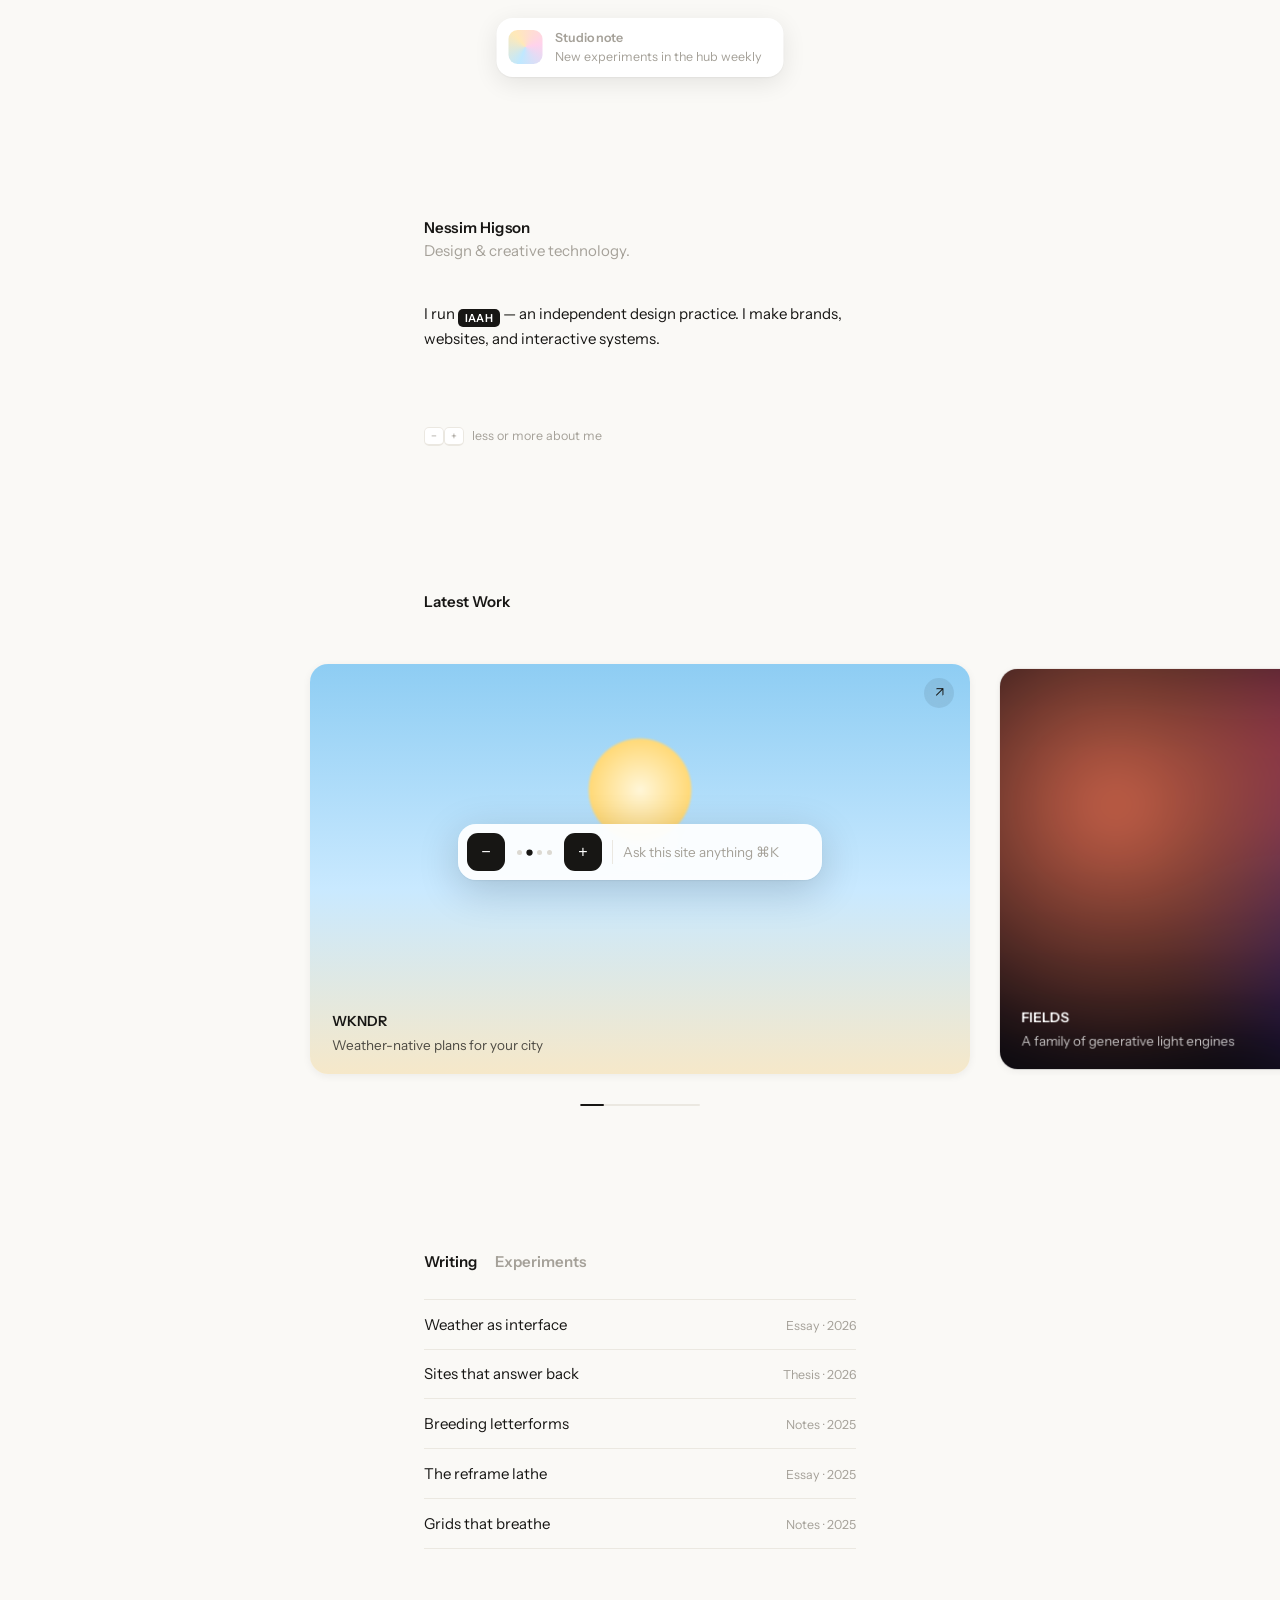
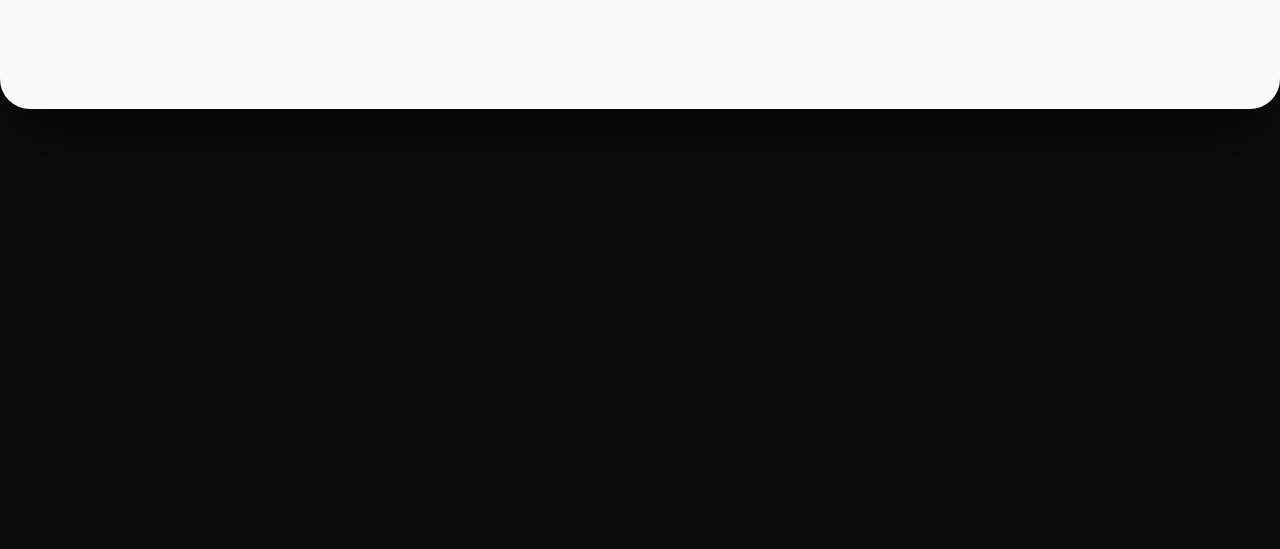
==== index.html @ 91d297df "Harden load choreography: non-rAF ready fallback for background tabs Co-Authored-By: Claude Fable 5 " ====
<!DOCTYPE html>
<html lang="en">
<head>
<meta charset="UTF-8">
<meta name="viewport" content="width=device-width, initial-scale=1.0">
<title>Nessim Higson — Design &amp; creative technology</title>
<meta name="description" content="Nessim Higson runs IAAH, an independent design practice making brands, websites, and interactive systems.">
<meta property="og:title" content="Nessim Higson">
<meta property="og:description" content="Design & creative technology. A quiet site that can say more.">
<link rel="icon" href="data:image/svg+xml,%3Csvg xmlns='http://www.w3.org/2000/svg' viewBox='0 0 100 100'%3E%3Crect width='100' height='100' rx='24' fill='%23171614'/%3E%3Ccircle cx='50' cy='50' r='14' fill='%23ffe66e'/%3E%3C/svg%3E">
<link rel="preconnect" href="https://fonts.googleapis.com">
<link rel="preconnect" href="https://fonts.gstatic.com" crossorigin>
<link href="https://fonts.googleapis.com/css2?family=Instrument+Sans:ital,wght@0,400..700;1,400..700&family=Newsreader:ital,opsz,wght@1,6..72,300..500&display=swap" rel="stylesheet">
<link rel="stylesheet" href="styles.css?v=2">
</head>
<body>

<a class="toast" id="toast" href="#" target="_blank" rel="noopener">
  <span class="av"></span>
  <span><b id="toast-title"></b><span id="toast-line"></span></span>
</a>

<main class="sheet">

  <section class="intro" id="intro">
    <h1 id="name" data-rise style="--d:.05s"></h1>
    <p class="role" id="role" data-rise style="--d:.12s"></p>
    <div class="bio" id="bio" data-rise style="--d:.22s" aria-live="polite"></div>
    <p class="dial-hint" data-rise style="--d:.32s">
      <span class="keys"><kbd id="lessK" title="Less">−</kbd><kbd id="moreK" title="More">+</kbd></span>
      <span>less or more about me</span>
    </p>
  </section>

  <h2 class="label" id="work" data-rise>Latest Work</h2>
  <div class="works-wrap">
    <div class="works" id="works" aria-label="Latest work carousel"></div>
    <div class="progress" aria-hidden="true"><i id="progress-bar"></i></div>
  </div>

  <div class="tabs" id="tabs" data-rise>
    <button class="on" data-tab="writing">Writing</button>
    <button data-tab="experiments">Experiments</button>
  </div>
  <div class="list" id="list"></div>

</main>

<footer class="footer">
  <div class="footer-inner" id="footer-inner">
    <div class="big" id="big"></div>
    <div class="cols">
      <span><a id="email" href="#"></a></span>
      <span class="mut" id="clock">—</span>
      <span class="mut" id="buildtag"></span>
    </div>
  </div>
</footer>

<div class="dock" role="group" aria-label="Site controls">
  <button id="less" title="Less about me" aria-label="Less about me">−</button>
  <div class="dots" id="dots" aria-hidden="true"><i></i><i class="on"></i><i></i><i></i></div>
  <button id="more" title="More about me" aria-label="More about me">+</button>
  <div class="sep"></div>
  <div class="ask" id="askWrap">
    <input id="ask" type="text" placeholder="Ask this site anything ⌘K" autocomplete="off" aria-label="Ask this site anything">
  </div>
</div>
<div class="answer" id="answer" role="status"></div>

<script src="content.js?v=2"></script>
<script src="app.js?v=3"></script>
</body>
</html>
---- styles.css ----
/* =====================================================
   MINIMAL — build 002
   Quiet column × the dial × ask. Motion system throughout.
   ===================================================== */

:root{
  --bg:#faf9f6;
  --ink:#171614;
  --mut:#a5a199;
  --line:#ebe8e1;
  --marker:#ffe66e;
  --footer-bg:#0e0d0b;
  --footer-ink:#f4f1ea;
  --col:30rem;
  --footer-h:440px;
  --ease:cubic-bezier(.22,.9,.24,1);
  --spring:cubic-bezier(.34,1.4,.4,1);
  --dur:.55s;
}

*{margin:0;padding:0;box-sizing:border-box}
html{scroll-behavior:smooth}
body{
  font-family:'Instrument Sans',ui-sans-serif,sans-serif;
  font-size:15px;line-height:1.55;
  color:var(--ink);
  background:var(--footer-bg);
  padding-bottom:var(--footer-h);
  -webkit-font-smoothing:antialiased;
  text-rendering:optimizeLegibility;
}
a{color:inherit}
::selection{background:var(--marker)}
:focus-visible{outline:2px solid var(--ink);outline-offset:3px;border-radius:4px}

/* =============== load choreography =============== */
[data-rise]{
  opacity:0;transform:translateY(14px);
  transition:opacity .8s var(--ease),transform .8s var(--ease);
  transition-delay:var(--d,0s);
}
html.ready [data-rise]{opacity:1;transform:none}

/* =============== sheet over fixed footer =============== */
.sheet{
  position:relative;z-index:2;
  background:var(--bg);
  border-radius:0 0 30px 30px;
  box-shadow:0 34px 70px rgba(0,0,0,.5);
  padding-bottom:10rem;
}

/* =============== toast =============== */
.toast{
  position:fixed;top:18px;left:50%;z-index:50;
  transform:translate(-50%,-150%);
  display:flex;align-items:center;gap:12px;
  background:#fff;border-radius:16px;
  padding:10px 22px 10px 12px;
  box-shadow:0 6px 24px rgba(0,0,0,.09),0 1px 2px rgba(0,0,0,.05);
  text-decoration:none;white-space:nowrap;
  transition:transform .9s var(--spring),opacity .5s var(--ease);
}
.toast.in{transform:translate(-50%,0)}
.toast.gone{opacity:0;pointer-events:none;transform:translate(-50%,-150%);transition:transform .5s var(--ease),opacity .3s}
.toast .av{width:34px;height:34px;border-radius:9px;flex:none;
  background:conic-gradient(from 200deg,#bfe8ff,#ffe9b8,#ffd2ec,#bfe8ff)}
.toast b{display:block;font-size:12.5px;font-weight:600}
.toast span{display:block;font-size:12.5px;color:var(--mut)}
.toast:hover .av{filter:saturate(1.4)}

/* =============== intro / dial =============== */
.intro{max-width:var(--col);margin:0 auto;padding:24vh 24px 0}
.intro h1{font-size:15px;font-weight:600;letter-spacing:.01em}
.intro .role{color:var(--mut)}
.bio{margin-top:2.6em}
.bio p{margin:0}
.bio p.gap{margin-top:1.4em}

/* growing tokens */
.w{
  font-size:15px;opacity:1;filter:blur(0);
  transition:font-size .5s var(--ease),opacity .45s var(--ease),filter .45s var(--ease);
  transition-delay:var(--i,0s);
}
.w.hid{font-size:0px;opacity:0;filter:blur(6px)}
.w.hl{background:linear-gradient(transparent 45%,var(--marker) 45%,var(--marker) 92%,transparent 92%)}

/* paragraph gap collapses when its content is hidden */
.bio p.gap.empty{margin-top:0}

/* inline chips */
.chip{
  display:inline-block;vertical-align:-3px;
  height:18px;line-height:18px;
  border-radius:5px;padding:0 7px;
  font-size:11px;font-weight:600;letter-spacing:.02em;
  color:#fff;text-decoration:none;
  transition:font-size .5s var(--ease),opacity .45s,filter .45s,
             height .5s var(--ease),padding .5s var(--ease),transform .18s var(--ease);
}
.chip:hover{transform:translateY(-1.5px)}
.w.hid .chip{font-size:0;height:0;padding:0;opacity:0}
.chip.iaah{background:#171614}
.chip.wkndr{background:linear-gradient(120deg,#4f9fe8,#8fd0ff)}
.chip.fields{background:linear-gradient(120deg,#ff7a59,#e83d8f,#7b3df0)}
.chip.arena{background:#111;color:var(--marker)}

/* dial hint */
.dial-hint{
  margin-top:2.4em;font-size:12.5px;color:var(--mut);
  display:flex;align-items:center;gap:8px;user-select:none;
}
.dial-hint kbd{
  font-family:inherit;font-size:11px;cursor:pointer;
  border:1px solid var(--line);border-bottom-width:2px;
  border-radius:5px;padding:1px 6px;background:#fff;
  transition:transform .12s var(--ease),background .2s;
}
.dial-hint kbd:hover{background:var(--marker);border-color:transparent}
.dial-hint kbd:active{transform:translateY(1px)}

/* =============== section labels =============== */
.label{
  max-width:var(--col);margin:9rem auto 0;padding:0 24px;
  font-size:15px;font-weight:600;
}

/* =============== work carousel =============== */
.works-wrap{position:relative}
.works{
  margin-top:2.2rem;
  display:flex;gap:22px;align-items:center;
  overflow-x:auto;scroll-snap-type:x mandatory;
  padding:16px calc(50vw - min(46vw,330px)) 26px;
  scrollbar-width:none;cursor:grab;
}
.works::-webkit-scrollbar{display:none}
.works.drag{cursor:grabbing;scroll-snap-type:none}
.card{
  position:relative;flex:0 0 auto;
  width:min(92vw,660px);height:min(58vw,410px);
  border-radius:18px;overflow:hidden;
  scroll-snap-align:center;
  color:#fff;text-decoration:none;
  box-shadow:0 2px 8px rgba(0,0,0,.06);
  transform:scale(var(--s,1));
  transition:box-shadow .5s var(--ease);
  will-change:transform;
}
.card:hover{box-shadow:0 20px 48px rgba(0,0,0,.16)}
.card.dark-text{color:var(--ink)}
.card.pulse{animation:pulse 1.2s ease 2}
@keyframes pulse{0%,100%{box-shadow:0 0 0 0 rgba(23,22,20,0)}40%{box-shadow:0 0 0 7px rgba(23,22,20,.25)}}
.card .meta{position:absolute;left:22px;bottom:18px;z-index:2}
.card .meta b{display:block;font-size:14px;font-weight:600}
.card .meta span{font-size:13.5px;opacity:.75}
.card .arrow{
  position:absolute;top:14px;right:16px;z-index:2;
  width:30px;height:30px;border-radius:50%;
  display:grid;place-items:center;font-size:14px;
  background:rgba(255,255,255,.14);backdrop-filter:blur(6px);
  transition:transform .3s var(--spring),background .3s;
}
.card.dark-text .arrow{background:rgba(0,0,0,.08)}
.card:hover .arrow{transform:translate(2px,-2px)}
.card .fill{position:absolute;inset:0;transform:scale(1.001);transition:transform 1.1s var(--ease)}
.card:hover .fill{transform:scale(1.045)}

/* progress line */
.progress{
  width:120px;height:2px;margin:4px auto 0;
  background:var(--line);border-radius:2px;overflow:hidden;
}
.progress i{display:block;height:100%;width:20%;background:var(--ink);border-radius:2px;
  transform:translateX(var(--x,0));transition:transform .15s linear}

/* card art — pure CSS */
.art-wkndr{background:linear-gradient(180deg,#8ecdf3 0%,#c9e9ff 55%,#f6e8c9 100%)}
.art-wkndr::after{content:'';position:absolute;width:120px;height:120px;border-radius:50%;
  background:radial-gradient(circle,#fff6d8 0%,#ffd977 60%,transparent 61%);
  top:16%;left:50%;transform:translateX(-50%);filter:blur(1px)}
.art-fields{background:#0b0a10}
.art-fields::before{content:'';position:absolute;inset:-30%;
  background:
    radial-gradient(40% 60% at 30% 40%,rgba(255,122,89,.8),transparent 70%),
    radial-gradient(50% 50% at 70% 60%,rgba(123,61,240,.7),transparent 70%),
    radial-gradient(30% 40% at 55% 30%,rgba(232,61,143,.6),transparent 70%);
  filter:blur(30px)}
.art-arena{background:#0c0c0c;display:grid;place-items:center}
.art-arena i{width:150px;height:150px;border-radius:50%;border:2px solid var(--marker);position:relative;display:block}
.art-arena i::before,.art-arena i::after{content:'';position:absolute;inset:18px;border-radius:50%;border:2px solid var(--marker)}
.art-arena i::after{inset:38px}
.art-fovea{background:radial-gradient(circle at 50% 45%,#3d3a4f 0%,#191722 45%,#0b0a10 100%)}
.art-fovea::after{content:'';position:absolute;inset:0;
  background:radial-gradient(circle at 50% 45%,transparent 28%,rgba(255,255,255,.06) 29%,transparent 31%,transparent 38%,rgba(255,255,255,.05) 39%,transparent 41%,transparent 50%,rgba(255,255,255,.04) 51%,transparent 53%)}
.art-coltrane{background:#f4f2ec;
  background-image:radial-gradient(circle,#c9c5ba 1.4px,transparent 1.5px);
  background-size:26px 26px}

/* =============== writing / experiments =============== */
.tabs{
  max-width:var(--col);margin:9rem auto 0;padding:0 24px;
  display:flex;gap:18px;font-size:15px;
}
.tabs button{
  font:inherit;font-weight:600;border:0;background:none;cursor:pointer;
  color:var(--mut);padding:0;transition:color .3s;
}
.tabs button.on{color:var(--ink)}
.list{max-width:var(--col);margin:1.6rem auto 0;padding:0 24px}
.row{
  display:flex;justify-content:space-between;align-items:baseline;gap:16px;
  padding:.85em 0;border-bottom:1px solid var(--line);
  text-decoration:none;
  opacity:0;transform:translateY(10px);
  transition:opacity .6s var(--ease),transform .6s var(--ease);
  transition-delay:var(--d,0s);
}
.row.in{opacity:1;transform:none}
.row:first-child{border-top:1px solid var(--line)}
.row b{font-weight:400}
.row:hover b{text-decoration:underline;text-underline-offset:3px}
.row span{font-size:12.5px;color:var(--mut);white-space:nowrap}

/* =============== footer (revealed) =============== */
.footer{
  position:fixed;left:0;right:0;bottom:0;z-index:1;
  height:var(--footer-h);
  background:var(--footer-bg);color:var(--footer-ink);
  overflow:hidden;
}
.footer-inner{
  height:100%;
  display:flex;flex-direction:column;justify-content:space-between;
  padding:56px 8vw 110px;
  will-change:transform;
}
.footer .big{
  font-size:clamp(44px,8vw,110px);
  font-weight:600;letter-spacing:-.03em;line-height:.95;
}
.footer .big em{font-family:'Newsreader',serif;font-style:italic;font-weight:400}
.footer .cols{display:flex;justify-content:space-between;align-items:flex-end;gap:24px;font-size:13px;flex-wrap:wrap}
.footer .cols a{color:var(--footer-ink);text-decoration:none;border-bottom:1px solid rgba(244,241,234,.3);transition:border-color .25s}
.footer .cols a:hover{border-color:var(--footer-ink)}
.footer .mut{color:rgba(244,241,234,.45)}

/* =============== dock =============== */
.dock{
  position:fixed;left:50%;bottom:20px;z-index:60;
  transform:translateX(-50%) translateY(var(--dy,0));
  display:flex;align-items:center;gap:10px;
  background:rgba(255,255,255,.92);backdrop-filter:blur(16px);
  border-radius:18px;padding:9px;
  box-shadow:0 10px 40px rgba(0,0,0,.18),0 1px 2px rgba(0,0,0,.06);
  transition:transform .8s var(--spring);
}
html:not(.ready) .dock{--dy:120px}
.dock button{
  width:38px;height:38px;border-radius:11px;border:0;cursor:pointer;
  background:#171614;color:#fff;font-size:16px;line-height:1;
  display:grid;place-items:center;
  transition:transform .15s var(--ease),opacity .25s;
}
.dock button:active{transform:scale(.9)}
.dock button:disabled{opacity:.25;cursor:default}
.dots{display:flex;gap:5px;padding:0 2px}
.dots i{width:5px;height:5px;border-radius:50%;background:#dcd9d2;transition:background .3s,transform .3s var(--spring)}
.dots i.on{background:#171614;transform:scale(1.25)}
.dock .sep{width:1px;height:24px;background:var(--line)}
.ask{width:190px;transition:width .4s var(--ease)}
.ask input{
  width:100%;height:38px;border:0;outline:0;background:transparent;
  font:inherit;font-size:13.5px;color:var(--ink);
}
.ask input::placeholder{color:var(--mut);transition:opacity .3s}
.ask input.swap::placeholder{opacity:0}
.ask.wide{width:330px}

/* answer strip */
.answer{
  position:fixed;left:50%;bottom:90px;z-index:59;
  transform:translate(-50%,14px) scale(.97);
  max-width:min(520px,88vw);width:max-content;
  background:#171614;color:var(--footer-ink);
  font-family:'Newsreader',serif;font-style:italic;font-size:16px;
  padding:12px 20px;border-radius:14px;
  opacity:0;pointer-events:none;
  transition:opacity .4s var(--ease),transform .5s var(--spring);
  box-shadow:0 10px 40px rgba(0,0,0,.25);
}
.answer.in{opacity:1;transform:translate(-50%,0) scale(1)}
.answer .caret{display:inline-block;width:1px;height:.9em;background:var(--footer-ink);
  vertical-align:-1px;margin-left:1px;animation:blink 1s steps(1) infinite}
@keyframes blink{50%{opacity:0}}

/* =============== responsive + a11y =============== */
@media (max-width:640px){
  .ask{width:120px}
  .ask.wide{width:190px}
  .footer-inner{padding-inline:24px}
  .toast{max-width:92vw;white-space:normal}
}
@media (prefers-reduced-motion:reduce){
  *,*::before,*::after{transition-duration:.01ms!important;animation-duration:.01ms!important}
  html{scroll-behavior:auto}
}
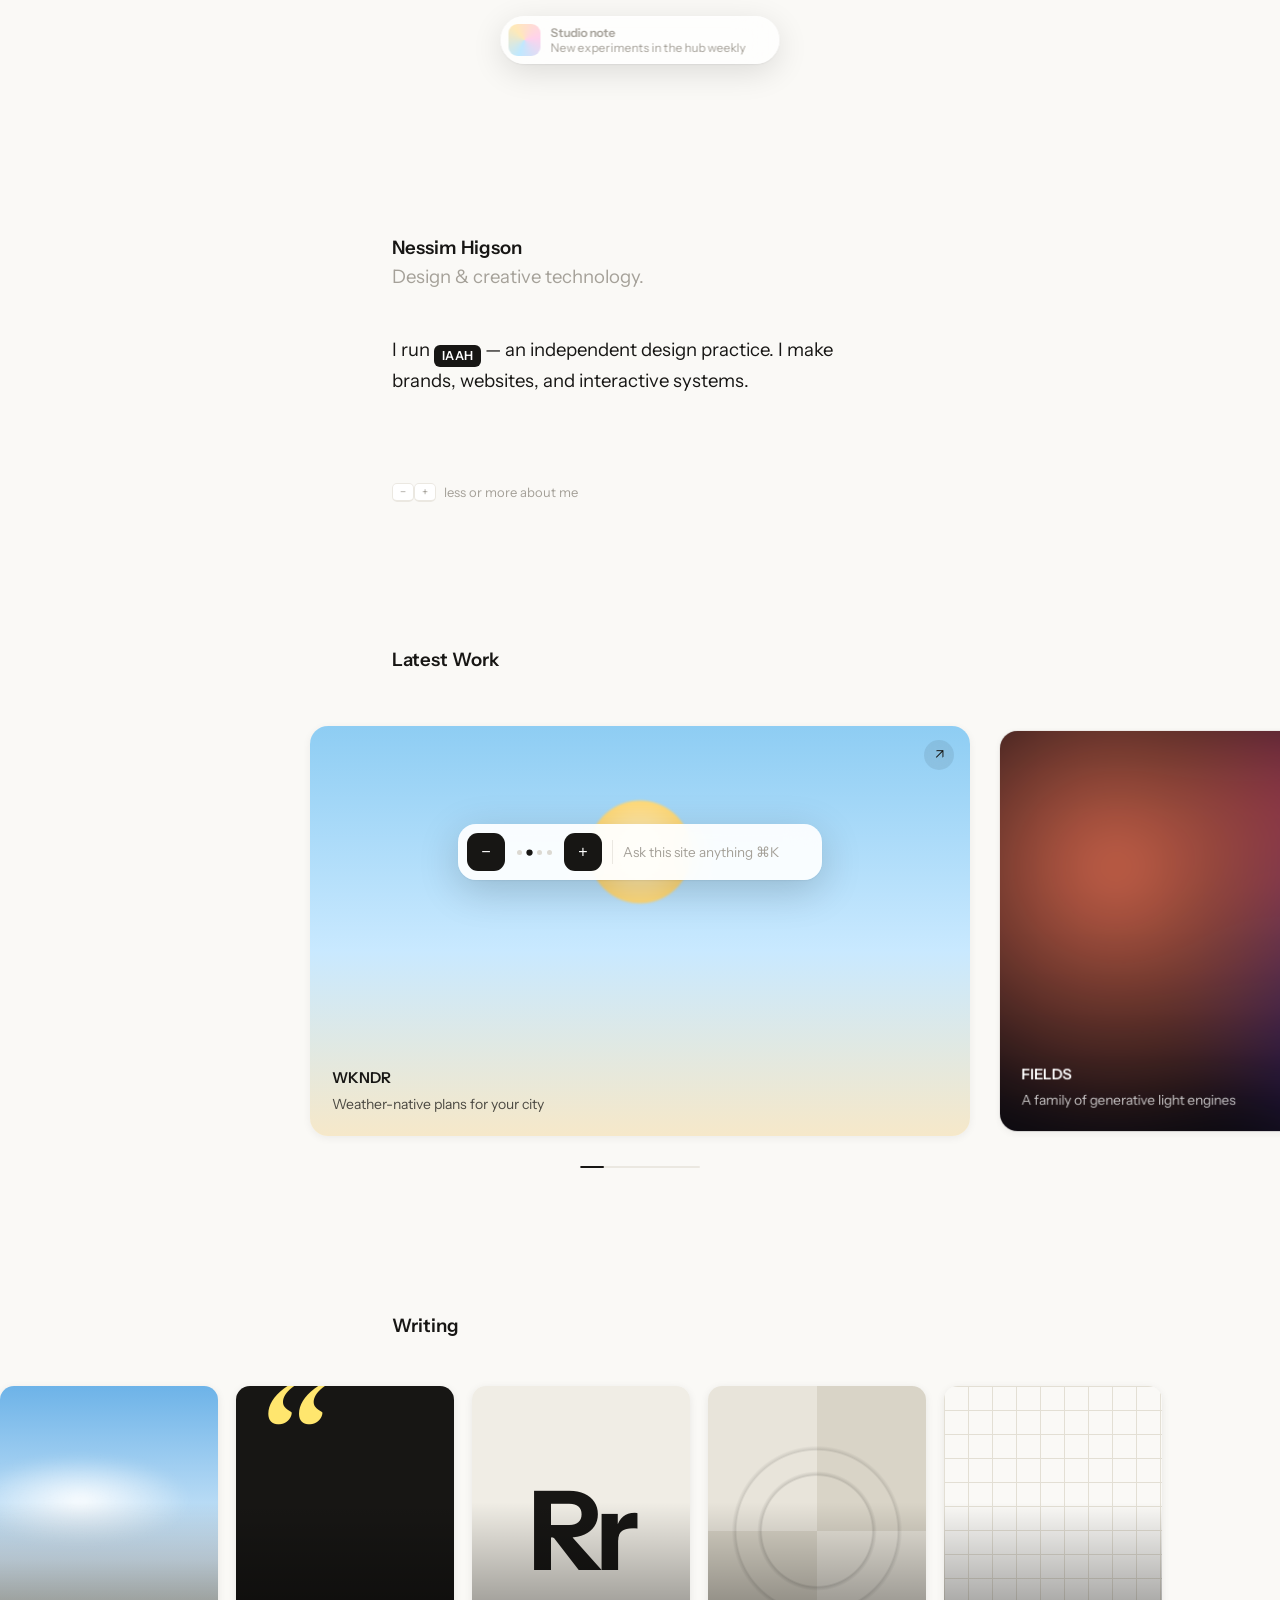
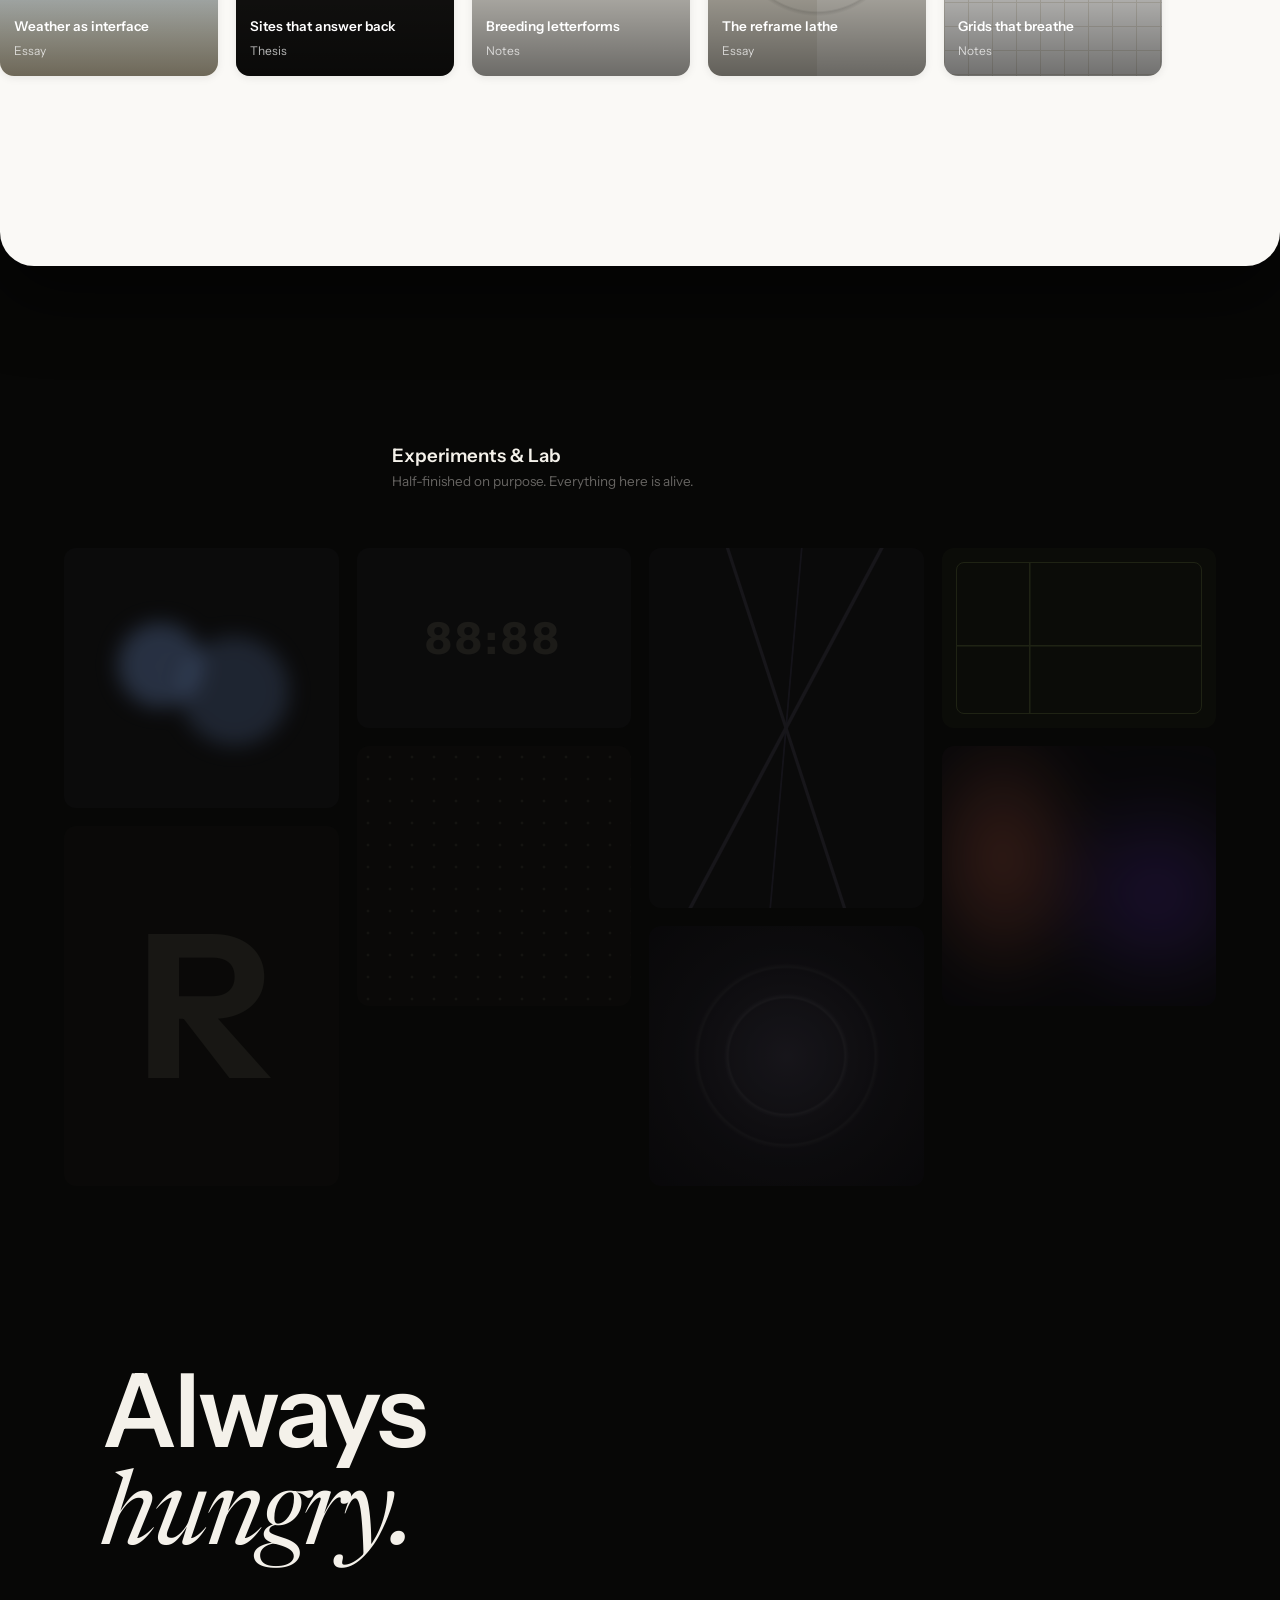
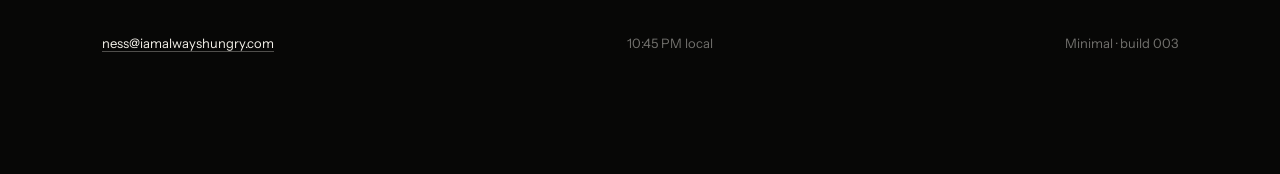
==== commit e4ca73bc: "Build 003 — larger type, island nav, Writing shelf, Lab under-world - Type scale up to clamp(17-20px" ====
--- a/index.html
+++ b/index.html
@@ -11,22 +11,28 @@
 <link rel="preconnect" href="https://fonts.googleapis.com">
 <link rel="preconnect" href="https://fonts.gstatic.com" crossorigin>
 <link href="https://fonts.googleapis.com/css2?family=Instrument+Sans:ital,wght@0,400..700;1,400..700&family=Newsreader:ital,opsz,wght@1,6..72,300..500&display=swap" rel="stylesheet">
-<link rel="stylesheet" href="styles.css?v=2">
+<link rel="stylesheet" href="styles.css?v=5">
 </head>
 <body>
 
-<a class="toast" id="toast" href="#" target="_blank" rel="noopener">
-  <span class="av"></span>
-  <span><b id="toast-title"></b><span id="toast-line"></span></span>
-</a>
+<!-- island nav — arrives as the studio note, folds into the nav -->
+<nav class="island mode-note" id="island" aria-label="Site">
+  <a class="layer note" id="note" href="#" target="_blank" rel="noopener">
+    <span class="av"></span>
+    <span><b id="note-title"></b><span id="note-line"></span></span>
+  </a>
+  <div class="layer nav" id="nav">
+    <span class="thumb" id="thumb" aria-hidden="true"></span>
+  </div>
+</nav>
 
 <main class="sheet">
 
   <section class="intro" id="intro">
     <h1 id="name" data-rise style="--d:.05s"></h1>
     <p class="role" id="role" data-rise style="--d:.12s"></p>
-    <div class="bio" id="bio" data-rise style="--d:.22s" aria-live="polite"></div>
-    <p class="dial-hint" data-rise style="--d:.32s">
+    <div class="bio" id="bio" aria-live="polite"></div>
+    <p class="dial-hint" data-rise style="--d:.5s">
       <span class="keys"><kbd id="lessK" title="Less">−</kbd><kbd id="moreK" title="More">+</kbd></span>
       <span>less or more about me</span>
     </p>
@@ -38,22 +44,24 @@
     <div class="progress" aria-hidden="true"><i id="progress-bar"></i></div>
   </div>
 
-  <div class="tabs" id="tabs" data-rise>
-    <button class="on" data-tab="writing">Writing</button>
-    <button data-tab="experiments">Experiments</button>
-  </div>
-  <div class="list" id="list"></div>
+  <h2 class="label" id="writing" data-rise>Writing</h2>
+  <div class="shelf" id="shelf" aria-label="Writing"></div>
 
 </main>
 
+<!-- the sheet lifts off into the Lab -->
+<section class="lab" id="lab">
+  <h2 class="label">Experiments &amp; Lab</h2>
+  <p class="lab-sub">Half-finished on purpose. Everything here is alive.</p>
+  <div class="masonry" id="masonry"></div>
+</section>
+
 <footer class="footer">
-  <div class="footer-inner" id="footer-inner">
-    <div class="big" id="big"></div>
-    <div class="cols">
-      <span><a id="email" href="#"></a></span>
-      <span class="mut" id="clock">—</span>
-      <span class="mut" id="buildtag"></span>
-    </div>
+  <div class="big" id="big"></div>
+  <div class="cols">
+    <span><a id="email" href="#"></a></span>
+    <span class="mut" id="clock">—</span>
+    <span class="mut" id="buildtag"></span>
   </div>
 </footer>
 
@@ -68,7 +76,7 @@
 </div>
 <div class="answer" id="answer" role="status"></div>
 
-<script src="content.js?v=2"></script>
-<script src="app.js?v=3"></script>
+<script src="content.js?v=5"></script>
+<script src="app.js?v=5"></script>
 </body>
 </html>
--- a/styles.css
+++ b/styles.css
@@ -1,6 +1,6 @@
 /* =====================================================
-   MINIMAL — build 002
-   Quiet column × the dial × ask. Motion system throughout.
+   MINIMAL — build 003
+   Sheet lifts off into the dark Lab. iOS-fluid island nav.
    ===================================================== */
 
 :root{
@@ -9,92 +9,129 @@
   --mut:#a5a199;
   --line:#ebe8e1;
   --marker:#ffe66e;
-  --footer-bg:#0e0d0b;
-  --footer-ink:#f4f1ea;
-  --col:30rem;
-  --footer-h:440px;
+  --dark:#070706;
+  --dark-ink:#f4f1ea;
+  --col:34rem;
+  --fs:clamp(17px,1.45vw,20px);      /* body scale — up from 15px */
+  --fs-s:13.5px;
   --ease:cubic-bezier(.22,.9,.24,1);
-  --spring:cubic-bezier(.34,1.4,.4,1);
-  --dur:.55s;
+  --spring:cubic-bezier(.3,1.25,.4,1);
 }
 
 *{margin:0;padding:0;box-sizing:border-box}
 html{scroll-behavior:smooth}
 body{
   font-family:'Instrument Sans',ui-sans-serif,sans-serif;
-  font-size:15px;line-height:1.55;
+  font-size:var(--fs);line-height:1.55;
   color:var(--ink);
-  background:var(--footer-bg);
-  padding-bottom:var(--footer-h);
+  background:var(--dark);
   -webkit-font-smoothing:antialiased;
   text-rendering:optimizeLegibility;
 }
 a{color:inherit}
 ::selection{background:var(--marker)}
-:focus-visible{outline:2px solid var(--ink);outline-offset:3px;border-radius:4px}
+:focus-visible{outline:2px solid currentColor;outline-offset:3px;border-radius:4px}
 
 /* =============== load choreography =============== */
 [data-rise]{
-  opacity:0;transform:translateY(14px);
-  transition:opacity .8s var(--ease),transform .8s var(--ease);
+  opacity:0;transform:translateY(16px);
+  transition:opacity .85s var(--ease),transform .85s var(--ease);
   transition-delay:var(--d,0s);
 }
 html.ready [data-rise]{opacity:1;transform:none}
 
-/* =============== sheet over fixed footer =============== */
+/* word-by-word entrance for the bio (pre-ready state) */
+html:not(.ready) .bio .w{opacity:0;filter:blur(4px)}
+
+/* =============== the sheet =============== */
 .sheet{
   position:relative;z-index:2;
   background:var(--bg);
-  border-radius:0 0 30px 30px;
-  box-shadow:0 34px 70px rgba(0,0,0,.5);
+  border-radius:0 0 34px 34px;
+  box-shadow:0 30px 70px rgba(0,0,0,.55);
   padding-bottom:10rem;
 }
 
-/* =============== toast =============== */
-.toast{
-  position:fixed;top:18px;left:50%;z-index:50;
-  transform:translate(-50%,-150%);
-  display:flex;align-items:center;gap:12px;
-  background:#fff;border-radius:16px;
-  padding:10px 22px 10px 12px;
-  box-shadow:0 6px 24px rgba(0,0,0,.09),0 1px 2px rgba(0,0,0,.05);
-  text-decoration:none;white-space:nowrap;
-  transition:transform .9s var(--spring),opacity .5s var(--ease);
-}
-.toast.in{transform:translate(-50%,0)}
-.toast.gone{opacity:0;pointer-events:none;transform:translate(-50%,-150%);transition:transform .5s var(--ease),opacity .3s}
-.toast .av{width:34px;height:34px;border-radius:9px;flex:none;
+/* =============== island nav (top) =============== */
+.island{
+  position:fixed;top:16px;left:50%;z-index:70;
+  transform:translateX(-50%) translateY(var(--iy,0));
+  height:48px;border-radius:24px;
+  background:rgba(255,255,255,.74);
+  backdrop-filter:blur(20px) saturate(1.5);
+  -webkit-backdrop-filter:blur(20px) saturate(1.5);
+  box-shadow:0 8px 32px rgba(0,0,0,.12),0 1px 2px rgba(0,0,0,.06),inset 0 0 0 .5px rgba(255,255,255,.5);
+  overflow:hidden;white-space:nowrap;
+  transition:width .75s var(--spring),background .45s var(--ease),
+             box-shadow .45s var(--ease),transform .7s var(--spring);
+}
+html:not(.ready) .island{--iy:-84px}
+
+/* dark-mode adaptivity once you cross into the Lab */
+.island.dusk{
+  background:rgba(24,23,21,.66);
+  box-shadow:0 8px 32px rgba(0,0,0,.4),inset 0 0 0 .5px rgba(255,255,255,.12);
+}
+.island.dusk .nav-item{color:rgba(244,241,234,.55)}
+.island.dusk .nav-item.on{color:var(--dark-ink)}
+.island.dusk .thumb{background:rgba(255,255,255,.14)}
+.island.dusk .note b{color:var(--dark-ink)}
+.island.dusk .note span{color:rgba(244,241,234,.5)}
+
+/* island layers: note ↔ nav crossfade */
+.island .layer{
+  position:absolute;inset:0;display:flex;align-items:center;
+  padding:0 8px;gap:2px;
+  transition:opacity .4s var(--ease),transform .55s var(--spring);
+}
+.island .note{gap:10px;padding:0 18px 0 8px;text-decoration:none}
+.island .note .av{width:32px;height:32px;border-radius:9px;flex:none;
   background:conic-gradient(from 200deg,#bfe8ff,#ffe9b8,#ffd2ec,#bfe8ff)}
-.toast b{display:block;font-size:12.5px;font-weight:600}
-.toast span{display:block;font-size:12.5px;color:var(--mut)}
-.toast:hover .av{filter:saturate(1.4)}
+.island .note b{display:block;font-size:12px;font-weight:600;line-height:1.25}
+.island .note span{display:block;font-size:12px;color:var(--mut);line-height:1.25}
+.island.mode-nav .note{opacity:0;transform:translateY(-10px);pointer-events:none}
+.island.mode-note .nav{opacity:0;transform:translateY(10px);pointer-events:none}
+
+.nav-item{
+  position:relative;z-index:2;
+  font:inherit;font-size:13.5px;font-weight:600;
+  border:0;background:none;cursor:pointer;
+  color:var(--mut);padding:0 14px;height:36px;border-radius:18px;
+  transition:color .35s var(--ease),transform .15s var(--ease);
+}
+.nav-item:active{transform:scale(.94)}
+.nav-item.on{color:var(--ink)}
+.thumb{
+  position:absolute;z-index:1;top:6px;height:36px;border-radius:18px;
+  background:rgba(23,22,20,.08);
+  left:var(--tx,8px);width:var(--tw,0px);
+  transition:left .6s var(--spring),width .6s var(--spring),background .45s;
+}
 
 /* =============== intro / dial =============== */
-.intro{max-width:var(--col);margin:0 auto;padding:24vh 24px 0}
-.intro h1{font-size:15px;font-weight:600;letter-spacing:.01em}
+.intro{max-width:var(--col);margin:0 auto;padding:26vh 24px 0}
+.intro h1{font-size:var(--fs);font-weight:600;letter-spacing:.005em}
 .intro .role{color:var(--mut)}
-.bio{margin-top:2.6em}
+.bio{margin-top:2.4em}
 .bio p{margin:0}
-.bio p.gap{margin-top:1.4em}
+.bio p.gap{margin-top:1.35em}
+.bio p.gap.empty{margin-top:0}
 
 /* growing tokens */
 .w{
-  font-size:15px;opacity:1;filter:blur(0);
-  transition:font-size .5s var(--ease),opacity .45s var(--ease),filter .45s var(--ease);
+  font-size:var(--fs);opacity:1;filter:blur(0);
+  transition:font-size .5s var(--ease),opacity .5s var(--ease),filter .5s var(--ease);
   transition-delay:var(--i,0s);
 }
 .w.hid{font-size:0px;opacity:0;filter:blur(6px)}
 .w.hl{background:linear-gradient(transparent 45%,var(--marker) 45%,var(--marker) 92%,transparent 92%)}
 
-/* paragraph gap collapses when its content is hidden */
-.bio p.gap.empty{margin-top:0}
-
-/* inline chips */
+/* inline chips — scaled with the new type */
 .chip{
-  display:inline-block;vertical-align:-3px;
-  height:18px;line-height:18px;
-  border-radius:5px;padding:0 7px;
-  font-size:11px;font-weight:600;letter-spacing:.02em;
+  display:inline-block;vertical-align:-3.5px;
+  height:22px;line-height:22px;
+  border-radius:6px;padding:0 8px;
+  font-size:12.5px;font-weight:600;letter-spacing:.02em;
   color:#fff;text-decoration:none;
   transition:font-size .5s var(--ease),opacity .45s,filter .45s,
              height .5s var(--ease),padding .5s var(--ease),transform .18s var(--ease);
@@ -106,15 +143,14 @@
 .chip.fields{background:linear-gradient(120deg,#ff7a59,#e83d8f,#7b3df0)}
 .chip.arena{background:#111;color:var(--marker)}
 
-/* dial hint */
 .dial-hint{
-  margin-top:2.4em;font-size:12.5px;color:var(--mut);
+  margin-top:2.2em;font-size:13px;color:var(--mut);
   display:flex;align-items:center;gap:8px;user-select:none;
 }
 .dial-hint kbd{
-  font-family:inherit;font-size:11px;cursor:pointer;
+  font-family:inherit;font-size:11.5px;cursor:pointer;
   border:1px solid var(--line);border-bottom-width:2px;
-  border-radius:5px;padding:1px 6px;background:#fff;
+  border-radius:5px;padding:1px 7px;background:#fff;
   transition:transform .12s var(--ease),background .2s;
 }
 .dial-hint kbd:hover{background:var(--marker);border-color:transparent}
@@ -123,7 +159,7 @@
 /* =============== section labels =============== */
 .label{
   max-width:var(--col);margin:9rem auto 0;padding:0 24px;
-  font-size:15px;font-weight:600;
+  font-size:var(--fs);font-weight:600;
 }
 
 /* =============== work carousel =============== */
@@ -153,8 +189,8 @@
 .card.pulse{animation:pulse 1.2s ease 2}
 @keyframes pulse{0%,100%{box-shadow:0 0 0 0 rgba(23,22,20,0)}40%{box-shadow:0 0 0 7px rgba(23,22,20,.25)}}
 .card .meta{position:absolute;left:22px;bottom:18px;z-index:2}
-.card .meta b{display:block;font-size:14px;font-weight:600}
-.card .meta span{font-size:13.5px;opacity:.75}
+.card .meta b{display:block;font-size:15px;font-weight:600}
+.card .meta span{font-size:14px;opacity:.75}
 .card .arrow{
   position:absolute;top:14px;right:16px;z-index:2;
   width:30px;height:30px;border-radius:50%;
@@ -167,15 +203,14 @@
 .card .fill{position:absolute;inset:0;transform:scale(1.001);transition:transform 1.1s var(--ease)}
 .card:hover .fill{transform:scale(1.045)}
 
-/* progress line */
 .progress{
   width:120px;height:2px;margin:4px auto 0;
   background:var(--line);border-radius:2px;overflow:hidden;
 }
-.progress i{display:block;height:100%;width:20%;background:var(--ink);border-radius:2px;
+.progress i{display:block;height:100%;width:24px;background:var(--ink);border-radius:2px;
   transform:translateX(var(--x,0));transition:transform .15s linear}
 
-/* card art — pure CSS */
+/* card art */
 .art-wkndr{background:linear-gradient(180deg,#8ecdf3 0%,#c9e9ff 55%,#f6e8c9 100%)}
 .art-wkndr::after{content:'';position:absolute;width:120px;height:120px;border-radius:50%;
   background:radial-gradient(circle,#fff6d8 0%,#ffd977 60%,transparent 61%);
@@ -198,55 +233,146 @@
   background-image:radial-gradient(circle,#c9c5ba 1.4px,transparent 1.5px);
   background-size:26px 26px}
 
-/* =============== writing / experiments =============== */
-.tabs{
-  max-width:var(--col);margin:9rem auto 0;padding:0 24px;
-  display:flex;gap:18px;font-size:15px;
-}
-.tabs button{
-  font:inherit;font-weight:600;border:0;background:none;cursor:pointer;
-  color:var(--mut);padding:0;transition:color .3s;
-}
-.tabs button.on{color:var(--ink)}
-.list{max-width:var(--col);margin:1.6rem auto 0;padding:0 24px}
-.row{
-  display:flex;justify-content:space-between;align-items:baseline;gap:16px;
-  padding:.85em 0;border-bottom:1px solid var(--line);
-  text-decoration:none;
-  opacity:0;transform:translateY(10px);
-  transition:opacity .6s var(--ease),transform .6s var(--ease);
+/* =============== writing — cover cards on the sheet =============== */
+.shelf{
+  margin-top:2.2rem;
+  display:flex;gap:18px;
+  overflow-x:auto;scroll-snap-type:x proximity;
+  padding:10px calc(50vw - min(46vw,330px)) 30px;
+  scrollbar-width:none;
+}
+.shelf::-webkit-scrollbar{display:none}
+.wcard{
+  position:relative;flex:0 0 auto;
+  width:218px;height:290px;border-radius:14px;overflow:hidden;
+  scroll-snap-align:start;text-decoration:none;color:#fff;
+  box-shadow:0 2px 8px rgba(0,0,0,.08);
+  opacity:0;transform:translateY(22px);
+  transition:opacity .7s var(--ease),transform .7s var(--ease),box-shadow .4s;
   transition-delay:var(--d,0s);
 }
-.row.in{opacity:1;transform:none}
-.row:first-child{border-top:1px solid var(--line)}
-.row b{font-weight:400}
-.row:hover b{text-decoration:underline;text-underline-offset:3px}
-.row span{font-size:12.5px;color:var(--mut);white-space:nowrap}
-
-/* =============== footer (revealed) =============== */
+.wcard.in{opacity:1;transform:none}
+.wcard:hover{box-shadow:0 16px 36px rgba(0,0,0,.2)}
+.wcard .fill{position:absolute;inset:0;transition:transform 1s var(--ease)}
+.wcard:hover .fill{transform:scale(1.05)}
+.wcard .meta{position:absolute;left:14px;right:14px;bottom:12px;z-index:2}
+.wcard .meta b{display:block;font-size:13.5px;font-weight:600;line-height:1.3}
+.wcard .meta span{font-size:12px;opacity:.7}
+.wcard::after{content:'';position:absolute;inset:40% 0 0;z-index:1;
+  background:linear-gradient(transparent,rgba(0,0,0,.55))}
+
+/* writing covers — CSS art */
+.wa-weather{background:linear-gradient(180deg,#6db3e8,#dceefb 60%,#f3e6c4)}
+.wa-weather::before{content:'';position:absolute;width:220px;height:90px;top:24%;left:-30px;
+  background:radial-gradient(closest-side,rgba(255,255,255,.95),transparent);filter:blur(6px)}
+.wa-answer{background:#171614}
+.wa-answer::before{content:'“';position:absolute;top:-10px;left:10px;
+  font-family:'Newsreader',serif;font-style:italic;font-size:180px;color:var(--marker);line-height:1}
+.wa-letters{background:#f0ede5}
+.wa-letters::before{content:'Rr';position:absolute;inset:0;display:grid;place-items:center;
+  font-size:110px;font-weight:700;letter-spacing:-.06em;color:#171614}
+.wa-lathe{background:conic-gradient(from 90deg at 50% 50%,#e8e4da 0 25%,#d9d4c7 0 50%,#e8e4da 0 75%,#d9d4c7 0)}
+.wa-lathe::before{content:'';position:absolute;inset:0;display:block;
+  background:radial-gradient(circle at 50% 50%,transparent 30%,rgba(23,22,20,.14) 31%,transparent 33%,transparent 44%,rgba(23,22,20,.12) 45%,transparent 47%)}
+.wa-grids{background:#faf9f6;
+  background-image:linear-gradient(#e3dfd4 1px,transparent 1px),linear-gradient(90deg,#e3dfd4 1px,transparent 1px);
+  background-size:24px 24px}
+.wa-letters ~ .meta b,.wa-grids ~ .meta b,.wa-lathe ~ .meta b{color:#fff}
+
+/* =============== the LAB — dark under-world =============== */
+.lab{
+  position:relative;z-index:1;
+  background:var(--dark);color:var(--dark-ink);
+  padding:11rem 5vw 7rem;
+}
+.lab .label{color:var(--dark-ink);margin-top:0}
+.lab .lab-sub{max-width:var(--col);margin:0 auto;padding:0 24px;
+  font-size:var(--fs-s);color:rgba(244,241,234,.4)}
+.masonry{
+  margin-top:3.5rem;
+  columns:4 240px;column-gap:18px;
+  max-width:1180px;margin-inline:auto;
+}
+.tile{
+  position:relative;display:block;break-inside:avoid;
+  margin-bottom:18px;border-radius:12px;overflow:hidden;
+  text-decoration:none;color:var(--dark-ink);
+  opacity:.46;transform:translateY(26px) scale(.985);
+  transition:opacity .8s var(--ease),transform .8s var(--ease);
+  transition-delay:var(--d,0s);
+}
+.tile.in{transform:none}
+.tile.in:hover{opacity:1}
+.tile .art{display:block;width:100%}
+.tile.s .art{height:180px}
+.tile.m .art{height:260px}
+.tile.l .art{height:360px}
+.tile .cap{
+  position:absolute;left:14px;right:14px;bottom:12px;z-index:2;
+  opacity:0;transform:translateY(6px);
+  transition:opacity .35s var(--ease),transform .35s var(--ease);
+}
+.tile:hover .cap{opacity:1;transform:none}
+.tile .cap b{display:block;font-size:13px;font-weight:600}
+.tile .cap span{font-size:11.5px;opacity:.65}
+.tile::after{content:'';position:absolute;inset:55% 0 0;
+  background:linear-gradient(transparent,rgba(0,0,0,.6));
+  opacity:0;transition:opacity .35s}
+.tile:hover::after{opacity:1}
+
+/* lab tile art — CSS */
+.la-orbs{background:#101012}
+.la-orbs::before{content:'';position:absolute;inset:0;
+  background:radial-gradient(circle at 35% 45%,rgba(140,180,255,.5) 0 18%,transparent 19%),
+             radial-gradient(circle at 62% 55%,rgba(140,180,255,.35) 0 24%,transparent 25%);
+  filter:blur(10px)}
+.la-forge{background:#0e0d0b;display:grid;place-items:center}
+.la-forge::before{content:'R';position:absolute;inset:0;display:grid;place-items:center;
+  font-size:200px;font-weight:700;color:#2c2a25;letter-spacing:-.05em}
+.la-clock{background:#101012}
+.la-clock::before{content:'88:88';position:absolute;inset:0;display:grid;place-items:center;
+  font-size:44px;font-weight:700;letter-spacing:.08em;color:#35332e}
+.la-coltrane{background:#0e0d0b;
+  background-image:radial-gradient(circle,#26241f 1.5px,transparent 1.6px);
+  background-size:22px 22px}
+.la-kunumi{background:#0f0e10}
+.la-kunumi::before{content:'';position:absolute;inset:-20%;
+  background:
+    linear-gradient(72deg,transparent 49.6%,#2b2933 49.8%,#2b2933 50.2%,transparent 50.4%),
+    linear-gradient(118deg,transparent 49.6%,#2b2933 49.8%,#2b2933 50.2%,transparent 50.4%),
+    linear-gradient(95deg,transparent 49.7%,#242230 49.9%,#242230 50.1%,transparent 50.3%)}
+.la-lens{background:radial-gradient(circle at 50% 50%,#2a2733 0%,#141218 55%,#0b0a0e 100%)}
+.la-lens::before{content:'';position:absolute;inset:0;
+  background:radial-gradient(circle at 50% 50%,transparent 30%,rgba(255,255,255,.07) 31%,transparent 33%,transparent 46%,rgba(255,255,255,.05) 47%,transparent 49%)}
+.la-ideation{background:#11130c}
+.la-ideation::before{content:'';position:absolute;inset:14px;border-radius:8px;
+  border:1.5px solid #3c4525;
+  background:linear-gradient(#3c4525 0 0) 30% 0/1.5px 100% no-repeat,linear-gradient(#3c4525 0 0) 0 55%/100% 1.5px no-repeat}
+.la-spectra{background:#0a090d}
+.la-spectra::before{content:'';position:absolute;inset:-20%;
+  background:
+    radial-gradient(35% 55% at 30% 45%,rgba(255,122,89,.4),transparent 70%),
+    radial-gradient(45% 45% at 70% 55%,rgba(123,61,240,.35),transparent 70%);
+  filter:blur(24px)}
+
+/* =============== footer (down in the dark) =============== */
 .footer{
-  position:fixed;left:0;right:0;bottom:0;z-index:1;
-  height:var(--footer-h);
-  background:var(--footer-bg);color:var(--footer-ink);
-  overflow:hidden;
-}
-.footer-inner{
-  height:100%;
-  display:flex;flex-direction:column;justify-content:space-between;
-  padding:56px 8vw 110px;
-  will-change:transform;
+  position:relative;z-index:1;
+  background:var(--dark);color:var(--dark-ink);
+  padding:4rem 8vw 120px;
 }
 .footer .big{
   font-size:clamp(44px,8vw,110px);
   font-weight:600;letter-spacing:-.03em;line-height:.95;
 }
 .footer .big em{font-family:'Newsreader',serif;font-style:italic;font-weight:400}
-.footer .cols{display:flex;justify-content:space-between;align-items:flex-end;gap:24px;font-size:13px;flex-wrap:wrap}
-.footer .cols a{color:var(--footer-ink);text-decoration:none;border-bottom:1px solid rgba(244,241,234,.3);transition:border-color .25s}
-.footer .cols a:hover{border-color:var(--footer-ink)}
+.footer .cols{display:flex;justify-content:space-between;align-items:flex-end;gap:24px;
+  font-size:13px;margin-top:4rem;flex-wrap:wrap}
+.footer .cols a{color:var(--dark-ink);text-decoration:none;border-bottom:1px solid rgba(244,241,234,.3);transition:border-color .25s}
+.footer .cols a:hover{border-color:var(--dark-ink)}
 .footer .mut{color:rgba(244,241,234,.45)}
 
-/* =============== dock =============== */
+/* =============== dock (bottom — dial + ask) =============== */
 .dock{
   position:fixed;left:50%;bottom:20px;z-index:60;
   transform:translateX(-50%) translateY(var(--dy,0));
@@ -278,31 +404,33 @@
 .ask input.swap::placeholder{opacity:0}
 .ask.wide{width:330px}
 
-/* answer strip */
 .answer{
   position:fixed;left:50%;bottom:90px;z-index:59;
   transform:translate(-50%,14px) scale(.97);
   max-width:min(520px,88vw);width:max-content;
-  background:#171614;color:var(--footer-ink);
-  font-family:'Newsreader',serif;font-style:italic;font-size:16px;
+  background:#171614;color:var(--dark-ink);
+  font-family:'Newsreader',serif;font-style:italic;font-size:17px;
   padding:12px 20px;border-radius:14px;
   opacity:0;pointer-events:none;
   transition:opacity .4s var(--ease),transform .5s var(--spring);
   box-shadow:0 10px 40px rgba(0,0,0,.25);
 }
 .answer.in{opacity:1;transform:translate(-50%,0) scale(1)}
-.answer .caret{display:inline-block;width:1px;height:.9em;background:var(--footer-ink);
+.answer .caret{display:inline-block;width:1px;height:.9em;background:var(--dark-ink);
   vertical-align:-1px;margin-left:1px;animation:blink 1s steps(1) infinite}
 @keyframes blink{50%{opacity:0}}
 
 /* =============== responsive + a11y =============== */
 @media (max-width:640px){
+  :root{--fs:16.5px}
   .ask{width:120px}
   .ask.wide{width:190px}
-  .footer-inner{padding-inline:24px}
-  .toast{max-width:92vw;white-space:normal}
+  .footer{padding-inline:24px}
+  .intro{padding-top:20vh}
+  .island .note b,.island .note span{max-width:56vw;overflow:hidden;text-overflow:ellipsis}
 }
 @media (prefers-reduced-motion:reduce){
   *,*::before,*::after{transition-duration:.01ms!important;animation-duration:.01ms!important}
   html{scroll-behavior:auto}
-}
+  .tile{opacity:.9}
+}
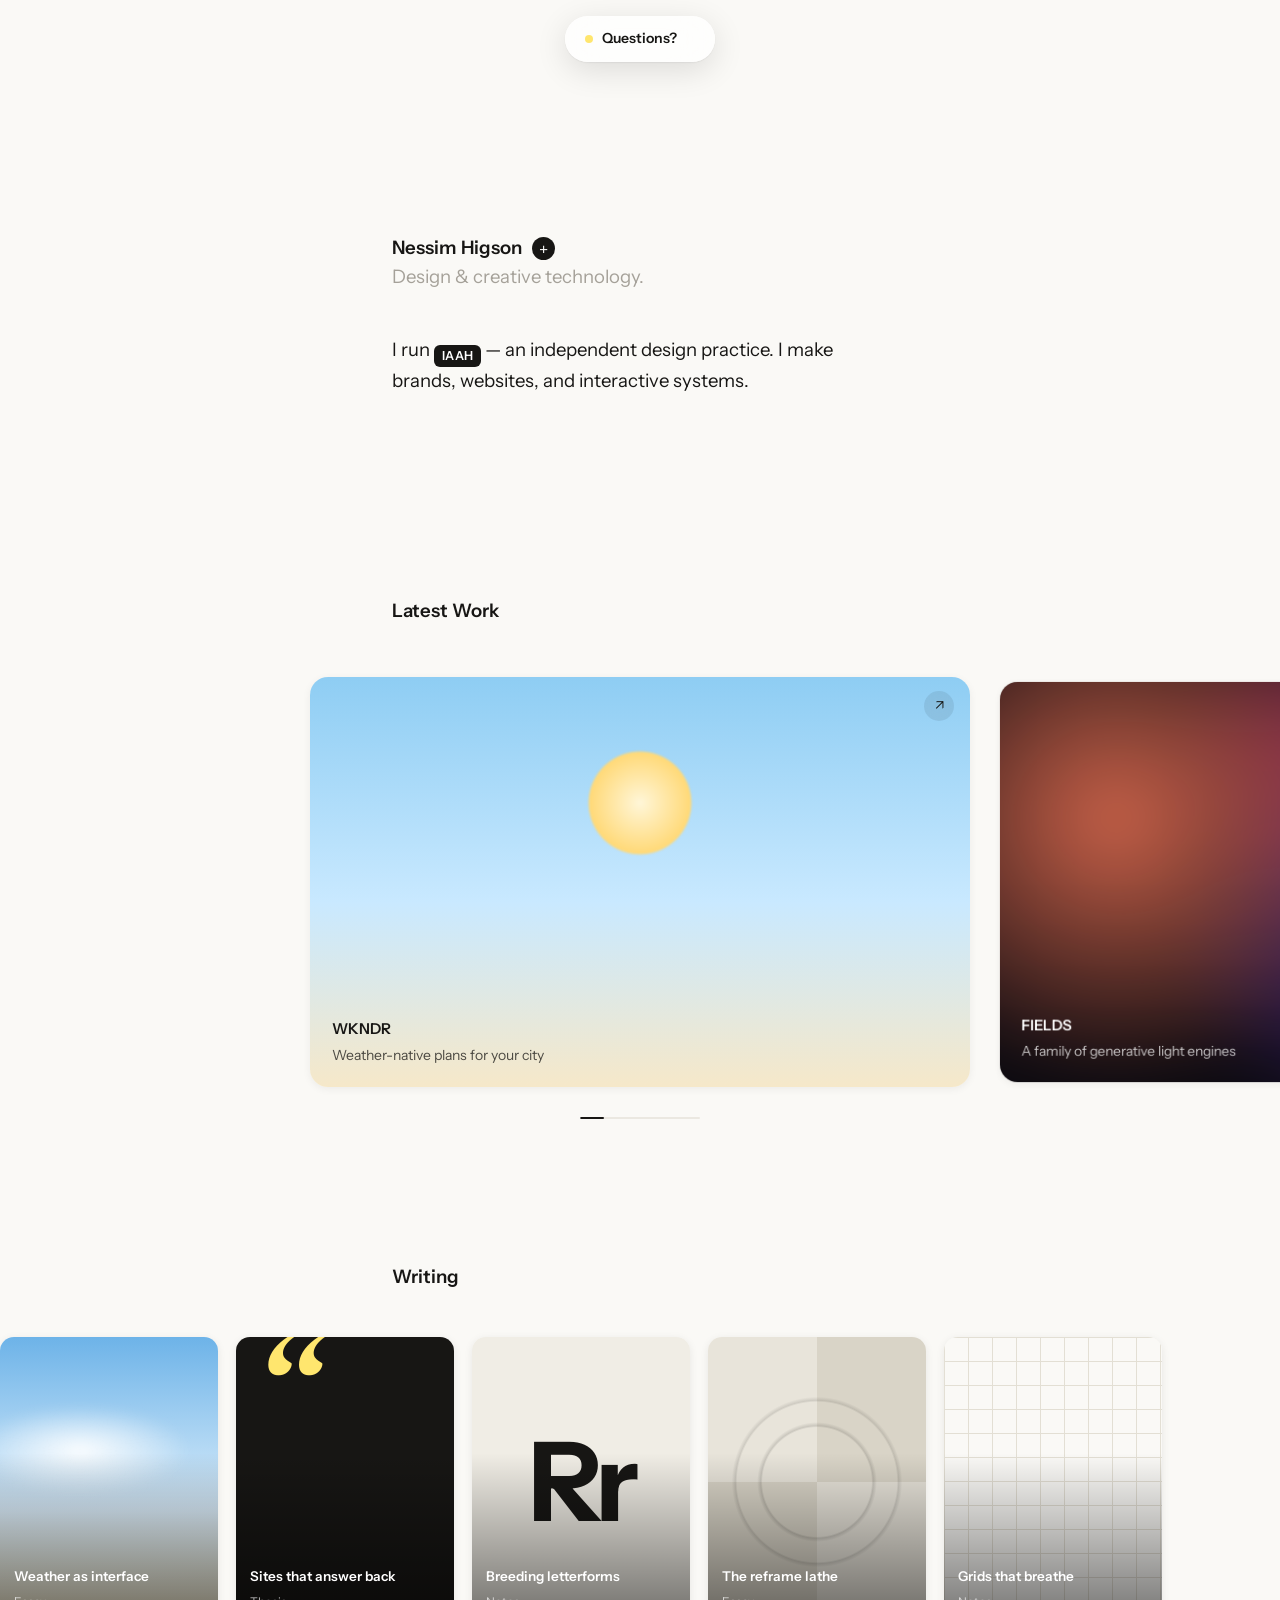
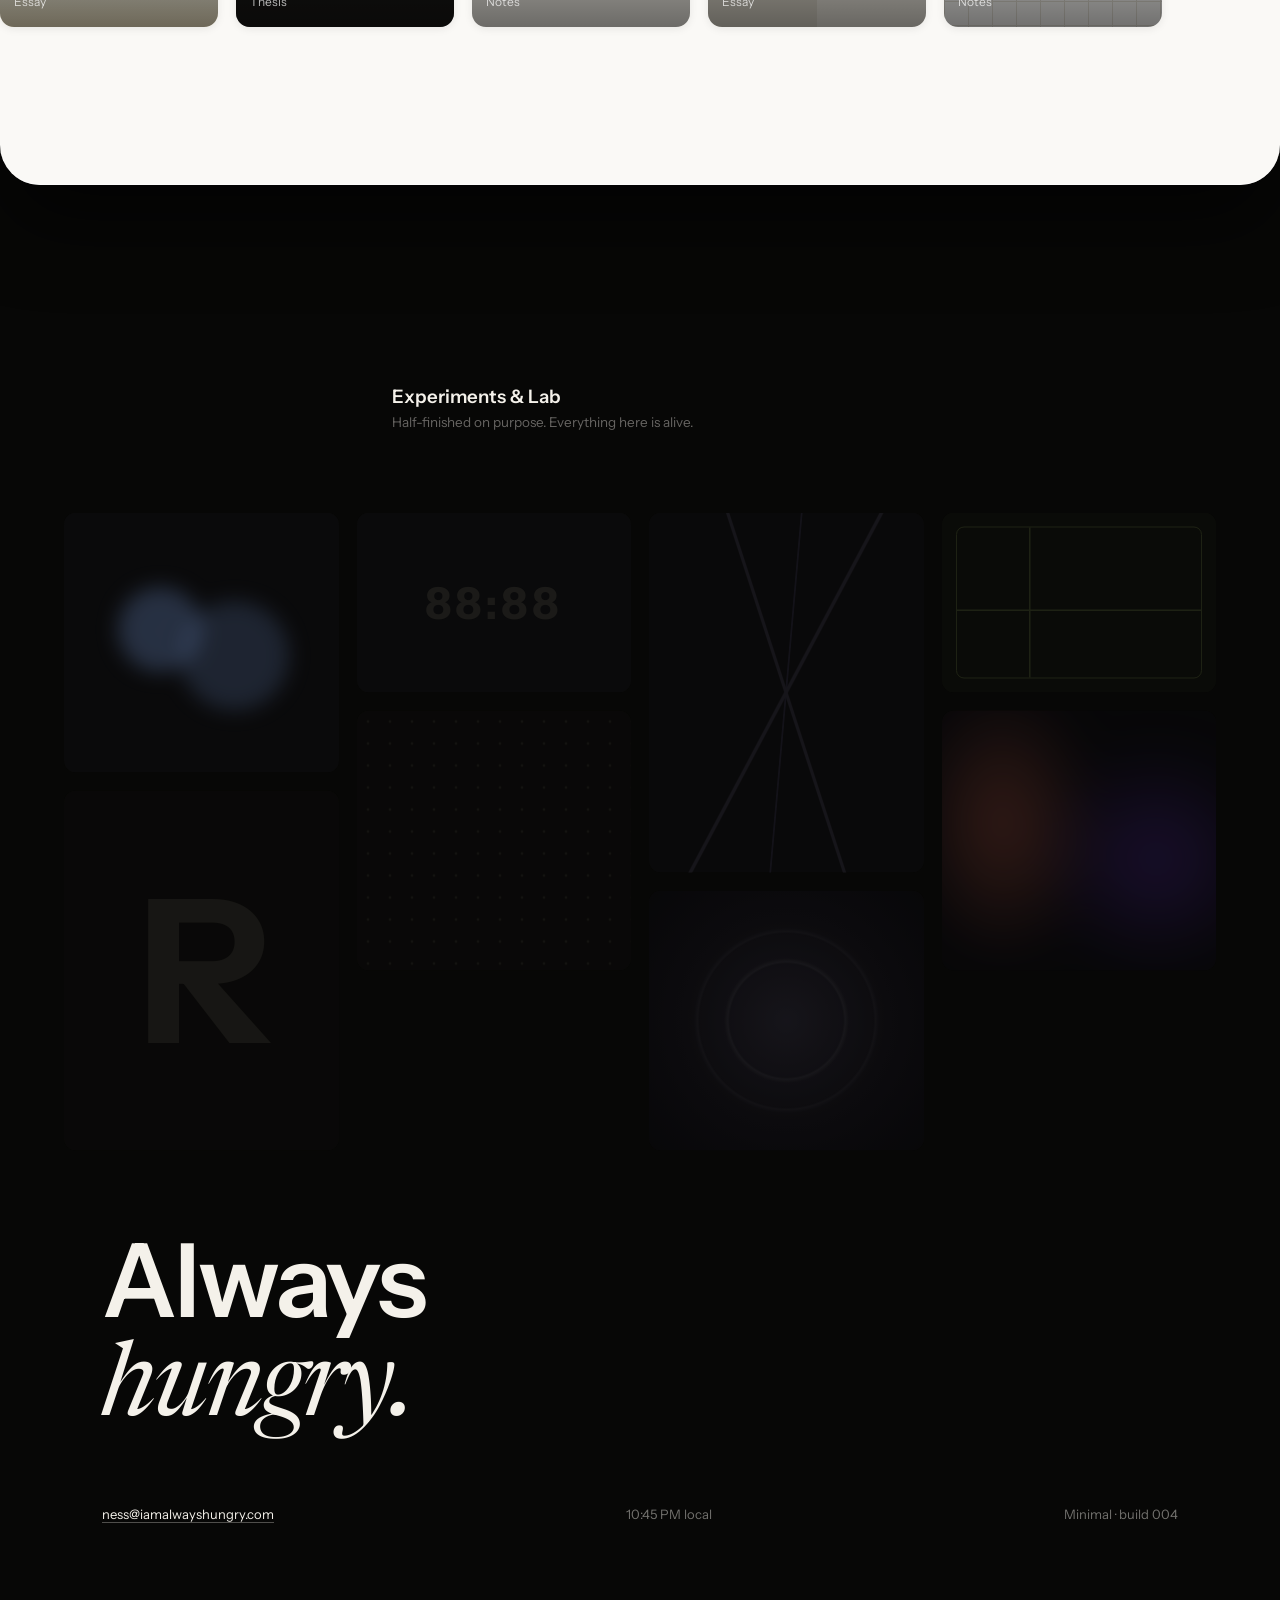
==== commit 41480bb8: "Build 004 — inline dial by the name, Questions? pill, card lift-off - +/- moved adjacent to the name" ====
--- a/index.html
+++ b/index.html
@@ -11,72 +11,72 @@
 <link rel="preconnect" href="https://fonts.googleapis.com">
 <link rel="preconnect" href="https://fonts.gstatic.com" crossorigin>
 <link href="https://fonts.googleapis.com/css2?family=Instrument+Sans:ital,wght@0,400..700;1,400..700&family=Newsreader:ital,opsz,wght@1,6..72,300..500&display=swap" rel="stylesheet">
-<link rel="stylesheet" href="styles.css?v=5">
+<link rel="stylesheet" href="styles.css?v=7">
 </head>
 <body>
 
-<!-- island nav — arrives as the studio note, folds into the nav -->
-<nav class="island mode-note" id="island" aria-label="Site">
-  <a class="layer note" id="note" href="#" target="_blank" rel="noopener">
-    <span class="av"></span>
-    <span><b id="note-title"></b><span id="note-line"></span></span>
-  </a>
-  <div class="layer nav" id="nav">
-    <span class="thumb" id="thumb" aria-hidden="true"></span>
-  </div>
-</nav>
-
-<main class="sheet">
-
-  <section class="intro" id="intro">
-    <h1 id="name" data-rise style="--d:.05s"></h1>
-    <p class="role" id="role" data-rise style="--d:.12s"></p>
-    <div class="bio" id="bio" aria-live="polite"></div>
-    <p class="dial-hint" data-rise style="--d:.5s">
-      <span class="keys"><kbd id="lessK" title="Less">−</kbd><kbd id="moreK" title="More">+</kbd></span>
-      <span>less or more about me</span>
-    </p>
-  </section>
-
-  <h2 class="label" id="work" data-rise>Latest Work</h2>
-  <div class="works-wrap">
-    <div class="works" id="works" aria-label="Latest work carousel"></div>
-    <div class="progress" aria-hidden="true"><i id="progress-bar"></i></div>
-  </div>
-
-  <h2 class="label" id="writing" data-rise>Writing</h2>
-  <div class="shelf" id="shelf" aria-label="Writing"></div>
-
-</main>
-
-<!-- the sheet lifts off into the Lab -->
-<section class="lab" id="lab">
-  <h2 class="label">Experiments &amp; Lab</h2>
-  <p class="lab-sub">Half-finished on purpose. Everything here is alive.</p>
-  <div class="masonry" id="masonry"></div>
-</section>
-
-<footer class="footer">
-  <div class="big" id="big"></div>
-  <div class="cols">
-    <span><a id="email" href="#"></a></span>
-    <span class="mut" id="clock">—</span>
-    <span class="mut" id="buildtag"></span>
-  </div>
-</footer>
-
-<div class="dock" role="group" aria-label="Site controls">
-  <button id="less" title="Less about me" aria-label="Less about me">−</button>
-  <div class="dots" id="dots" aria-hidden="true"><i></i><i class="on"></i><i></i><i></i></div>
-  <button id="more" title="More about me" aria-label="More about me">+</button>
-  <div class="sep"></div>
-  <div class="ask" id="askWrap">
-    <input id="ask" type="text" placeholder="Ask this site anything ⌘K" autocomplete="off" aria-label="Ask this site anything">
+<!-- "Questions?" pill — expands into the ask field -->
+<div class="island" id="island">
+  <button class="q-pill" id="qPill" aria-label="Ask this site a question">
+    <span class="q-dot"></span>
+    <span class="q-label">Questions?</span>
+  </button>
+  <div class="ask" id="ask">
+    <span class="q-dot"></span>
+    <input id="askInput" type="text" placeholder="Ask this site anything…" autocomplete="off" aria-label="Ask this site anything">
+    <button class="go" id="askGo" aria-label="Ask">↵</button>
   </div>
 </div>
 <div class="answer" id="answer" role="status"></div>
 
-<script src="content.js?v=5"></script>
-<script src="app.js?v=5"></script>
+<div class="stage">
+  <main class="sheet">
+
+    <section class="intro" id="intro">
+      <h1 data-rise style="--d:.05s">
+        <span id="name"></span>
+        <span class="dialctl" id="dialctl">
+          <button id="less" aria-label="Less about me" hidden>−</button>
+          <button id="more" aria-label="More about me">+</button>
+        </span>
+      </h1>
+      <p class="role" id="role" data-rise style="--d:.12s"></p>
+      <div class="bio" id="bio" aria-live="polite"></div>
+    </section>
+
+    <h2 class="label" id="work" data-rise>Latest Work</h2>
+    <div class="works-wrap">
+      <div class="works" id="works" aria-label="Latest work carousel"></div>
+      <div class="progress" aria-hidden="true"><i id="progress-bar"></i></div>
+    </div>
+
+    <h2 class="label" id="writing" data-rise>Writing</h2>
+    <div class="shelf" id="shelf" aria-label="Writing"></div>
+
+  </main>
+</div>
+
+<!-- the dark room the sheet lifts off to reveal -->
+<div class="room">
+  <section class="lab" id="lab">
+    <div class="lab-head" id="lab-head">
+      <h2 class="label">Experiments &amp; Lab</h2>
+      <p class="lab-sub">Half-finished on purpose. Everything here is alive.</p>
+    </div>
+    <div class="masonry" id="masonry"></div>
+  </section>
+
+  <footer class="footer">
+    <div class="big" id="big"></div>
+    <div class="cols">
+      <span><a id="email" href="#"></a></span>
+      <span class="mut" id="clock">—</span>
+      <span class="mut" id="buildtag"></span>
+    </div>
+  </footer>
+</div>
+
+<script src="content.js?v=7"></script>
+<script src="app.js?v=7"></script>
 </body>
 </html>
--- a/styles.css
+++ b/styles.css
@@ -1,6 +1,6 @@
 /* =====================================================
-   MINIMAL — build 003
-   Sheet lifts off into the dark Lab. iOS-fluid island nav.
+   MINIMAL — build 004
+   Inline dial by the name · "Questions?" pill · card lift-off.
    ===================================================== */
 
 :root{
@@ -12,7 +12,7 @@
   --dark:#070706;
   --dark-ink:#f4f1ea;
   --col:34rem;
-  --fs:clamp(17px,1.45vw,20px);      /* body scale — up from 15px */
+  --fs:clamp(17px,1.45vw,20px);
   --fs-s:13.5px;
   --ease:cubic-bezier(.22,.9,.24,1);
   --spring:cubic-bezier(.3,1.25,.4,1);
@@ -39,85 +39,128 @@
   transition-delay:var(--d,0s);
 }
 html.ready [data-rise]{opacity:1;transform:none}
-
-/* word-by-word entrance for the bio (pre-ready state) */
 html:not(.ready) .bio .w{opacity:0;filter:blur(4px)}
 
-/* =============== the sheet =============== */
+/* =============== the sheet + lift-off =============== */
+.stage{position:relative;z-index:2}      /* holds the sheet above the dark room */
 .sheet{
   position:relative;z-index:2;
   background:var(--bg);
-  border-radius:0 0 34px 34px;
-  box-shadow:0 30px 70px rgba(0,0,0,.55);
-  padding-bottom:10rem;
-}
-
-/* =============== island nav (top) =============== */
+  border-radius:0 0 40px 40px;
+  /* the card edge: soft drop onto the dark room + a bright top-seam highlight */
+  box-shadow:0 44px 80px -10px rgba(0,0,0,.6),
+             inset 0 -1px 0 rgba(255,255,255,.55);
+  padding-bottom:8rem;
+}
+
+/* =============== "Questions?" pill (top) =============== */
 .island{
   position:fixed;top:16px;left:50%;z-index:70;
   transform:translateX(-50%) translateY(var(--iy,0));
-  height:48px;border-radius:24px;
+  height:46px;border-radius:23px;
   background:rgba(255,255,255,.74);
   backdrop-filter:blur(20px) saturate(1.5);
   -webkit-backdrop-filter:blur(20px) saturate(1.5);
   box-shadow:0 8px 32px rgba(0,0,0,.12),0 1px 2px rgba(0,0,0,.06),inset 0 0 0 .5px rgba(255,255,255,.5);
-  overflow:hidden;white-space:nowrap;
-  transition:width .75s var(--spring),background .45s var(--ease),
+  overflow:hidden;
+  display:flex;align-items:center;
+  width:150px;
+  transition:width .55s var(--spring),background .45s var(--ease),
              box-shadow .45s var(--ease),transform .7s var(--spring);
 }
 html:not(.ready) .island{--iy:-84px}
-
-/* dark-mode adaptivity once you cross into the Lab */
+.island.open{width:min(360px,86vw)}
+
 .island.dusk{
   background:rgba(24,23,21,.66);
   box-shadow:0 8px 32px rgba(0,0,0,.4),inset 0 0 0 .5px rgba(255,255,255,.12);
 }
-.island.dusk .nav-item{color:rgba(244,241,234,.55)}
-.island.dusk .nav-item.on{color:var(--dark-ink)}
-.island.dusk .thumb{background:rgba(255,255,255,.14)}
-.island.dusk .note b{color:var(--dark-ink)}
-.island.dusk .note span{color:rgba(244,241,234,.5)}
-
-/* island layers: note ↔ nav crossfade */
-.island .layer{
-  position:absolute;inset:0;display:flex;align-items:center;
-  padding:0 8px;gap:2px;
-  transition:opacity .4s var(--ease),transform .55s var(--spring);
-}
-.island .note{gap:10px;padding:0 18px 0 8px;text-decoration:none}
-.island .note .av{width:32px;height:32px;border-radius:9px;flex:none;
-  background:conic-gradient(from 200deg,#bfe8ff,#ffe9b8,#ffd2ec,#bfe8ff)}
-.island .note b{display:block;font-size:12px;font-weight:600;line-height:1.25}
-.island .note span{display:block;font-size:12px;color:var(--mut);line-height:1.25}
-.island.mode-nav .note{opacity:0;transform:translateY(-10px);pointer-events:none}
-.island.mode-note .nav{opacity:0;transform:translateY(10px);pointer-events:none}
-
-.nav-item{
-  position:relative;z-index:2;
-  font:inherit;font-size:13.5px;font-weight:600;
-  border:0;background:none;cursor:pointer;
-  color:var(--mut);padding:0 14px;height:36px;border-radius:18px;
-  transition:color .35s var(--ease),transform .15s var(--ease);
-}
-.nav-item:active{transform:scale(.94)}
-.nav-item.on{color:var(--ink)}
-.thumb{
-  position:absolute;z-index:1;top:6px;height:36px;border-radius:18px;
-  background:rgba(23,22,20,.08);
-  left:var(--tx,8px);width:var(--tw,0px);
-  transition:left .6s var(--spring),width .6s var(--spring),background .45s;
-}
-
-/* =============== intro / dial =============== */
+.island.dusk .q-label{color:var(--dark-ink)}
+.island.dusk .ask input{color:var(--dark-ink)}
+.island.dusk .ask input::placeholder{color:rgba(244,241,234,.5)}
+
+/* the pill face */
+.q-pill{
+  position:absolute;inset:0;z-index:2;
+  display:flex;align-items:center;gap:9px;
+  padding:0 20px;border:0;background:none;cursor:pointer;
+  font:inherit;font-size:14px;font-weight:600;color:var(--ink);
+  white-space:nowrap;
+  transition:opacity .3s var(--ease),transform .4s var(--spring);
+}
+.island.open .q-pill{opacity:0;transform:scale(.9);pointer-events:none}
+.q-dot{
+  width:8px;height:8px;border-radius:50%;flex:none;
+  background:var(--marker);
+  box-shadow:0 0 0 0 rgba(255,230,110,.7);
+  animation:ping 2.6s var(--ease) infinite;
+}
+@keyframes ping{0%{box-shadow:0 0 0 0 rgba(255,230,110,.6)}70%,100%{box-shadow:0 0 0 8px rgba(255,230,110,0)}}
+
+/* the ask field (revealed) */
+.ask{
+  flex:1;display:flex;align-items:center;gap:8px;
+  padding:0 8px 0 18px;
+  opacity:0;transform:translateY(8px);pointer-events:none;
+  transition:opacity .35s var(--ease) .1s,transform .45s var(--spring) .1s;
+}
+.island.open .ask{opacity:1;transform:none;pointer-events:auto}
+.ask .q-dot{animation:none;background:var(--ink)}
+.island.dusk .ask .q-dot{background:var(--marker)}
+.ask input{
+  flex:1;height:46px;border:0;outline:0;background:transparent;
+  font:inherit;font-size:14px;color:var(--ink);
+}
+.ask input::placeholder{color:var(--mut)}
+.ask .go{
+  width:32px;height:32px;flex:none;border:0;border-radius:16px;cursor:pointer;
+  background:var(--ink);color:#fff;font-size:15px;display:grid;place-items:center;
+  transition:transform .15s var(--ease);
+}
+.ask .go:active{transform:scale(.9)}
+
+/* answer strip under the pill */
+.answer{
+  position:fixed;top:74px;left:50%;z-index:69;
+  transform:translate(-50%,-8px) scale(.97);
+  max-width:min(460px,88vw);width:max-content;
+  background:#171614;color:var(--dark-ink);
+  font-family:'Newsreader',serif;font-style:italic;font-size:16px;line-height:1.4;
+  padding:11px 18px;border-radius:14px;
+  opacity:0;pointer-events:none;
+  transition:opacity .4s var(--ease),transform .5s var(--spring);
+  box-shadow:0 12px 40px rgba(0,0,0,.28);
+}
+.answer.in{opacity:1;transform:translate(-50%,0) scale(1)}
+.answer .caret{display:inline-block;width:1px;height:.9em;background:var(--dark-ink);
+  vertical-align:-1px;margin-left:1px;animation:blink 1s steps(1) infinite}
+@keyframes blink{50%{opacity:0}}
+
+/* =============== intro / inline dial =============== */
 .intro{max-width:var(--col);margin:0 auto;padding:26vh 24px 0}
-.intro h1{font-size:var(--fs);font-weight:600;letter-spacing:.005em}
+.intro h1{
+  font-size:var(--fs);font-weight:600;letter-spacing:.005em;
+  display:flex;align-items:center;gap:10px;
+}
+.dialctl{display:inline-flex;gap:5px}
+.dialctl button{
+  width:23px;height:23px;border-radius:50%;border:0;cursor:pointer;
+  background:var(--ink);color:#fff;font-size:15px;line-height:1;
+  display:grid;place-items:center;padding:0;
+  transition:transform .2s var(--spring),opacity .3s var(--ease),background .2s;
+}
+.dialctl button:hover{background:#000}
+.dialctl button:active{transform:scale(.85)}
+.dialctl button[hidden]{display:none}
+.dialctl button.pop{animation:pop .4s var(--spring)}
+@keyframes pop{0%{transform:scale(0);opacity:0}60%{transform:scale(1.15)}100%{transform:scale(1);opacity:1}}
+
 .intro .role{color:var(--mut)}
 .bio{margin-top:2.4em}
 .bio p{margin:0}
 .bio p.gap{margin-top:1.35em}
 .bio p.gap.empty{margin-top:0}
 
-/* growing tokens */
 .w{
   font-size:var(--fs);opacity:1;filter:blur(0);
   transition:font-size .5s var(--ease),opacity .5s var(--ease),filter .5s var(--ease);
@@ -126,7 +169,6 @@
 .w.hid{font-size:0px;opacity:0;filter:blur(6px)}
 .w.hl{background:linear-gradient(transparent 45%,var(--marker) 45%,var(--marker) 92%,transparent 92%)}
 
-/* inline chips — scaled with the new type */
 .chip{
   display:inline-block;vertical-align:-3.5px;
   height:22px;line-height:22px;
@@ -142,19 +184,6 @@
 .chip.wkndr{background:linear-gradient(120deg,#4f9fe8,#8fd0ff)}
 .chip.fields{background:linear-gradient(120deg,#ff7a59,#e83d8f,#7b3df0)}
 .chip.arena{background:#111;color:var(--marker)}
-
-.dial-hint{
-  margin-top:2.2em;font-size:13px;color:var(--mut);
-  display:flex;align-items:center;gap:8px;user-select:none;
-}
-.dial-hint kbd{
-  font-family:inherit;font-size:11.5px;cursor:pointer;
-  border:1px solid var(--line);border-bottom-width:2px;
-  border-radius:5px;padding:1px 7px;background:#fff;
-  transition:transform .12s var(--ease),background .2s;
-}
-.dial-hint kbd:hover{background:var(--marker);border-color:transparent}
-.dial-hint kbd:active{transform:translateY(1px)}
 
 /* =============== section labels =============== */
 .label{
@@ -233,7 +262,7 @@
   background-image:radial-gradient(circle,#c9c5ba 1.4px,transparent 1.5px);
   background-size:26px 26px}
 
-/* =============== writing — cover cards on the sheet =============== */
+/* =============== writing shelf =============== */
 .shelf{
   margin-top:2.2rem;
   display:flex;gap:18px;
@@ -261,7 +290,6 @@
 .wcard::after{content:'';position:absolute;inset:40% 0 0;z-index:1;
   background:linear-gradient(transparent,rgba(0,0,0,.55))}
 
-/* writing covers — CSS art */
 .wa-weather{background:linear-gradient(180deg,#6db3e8,#dceefb 60%,#f3e6c4)}
 .wa-weather::before{content:'';position:absolute;width:220px;height:90px;top:24%;left:-30px;
   background:radial-gradient(closest-side,rgba(255,255,255,.95),transparent);filter:blur(6px)}
@@ -277,13 +305,16 @@
 .wa-grids{background:#faf9f6;
   background-image:linear-gradient(#e3dfd4 1px,transparent 1px),linear-gradient(90deg,#e3dfd4 1px,transparent 1px);
   background-size:24px 24px}
-.wa-letters ~ .meta b,.wa-grids ~ .meta b,.wa-lathe ~ .meta b{color:#fff}
-
-/* =============== the LAB — dark under-world =============== */
-.lab{
+
+/* =============== the LAB — dark room revealed by the lift =============== */
+.room{
   position:relative;z-index:1;
   background:var(--dark);color:var(--dark-ink);
-  padding:11rem 5vw 7rem;
+  overflow:hidden;
+}
+.lab{padding:8rem 5vw 7rem}
+.lab-head{
+  will-change:transform;               /* parallax target */
 }
 .lab .label{color:var(--dark-ink);margin-top:0}
 .lab .lab-sub{max-width:var(--col);margin:0 auto;padding:0 24px;
@@ -292,6 +323,7 @@
   margin-top:3.5rem;
   columns:4 240px;column-gap:18px;
   max-width:1180px;margin-inline:auto;
+  will-change:transform;               /* parallax target */
 }
 .tile{
   position:relative;display:block;break-inside:avoid;
@@ -320,7 +352,6 @@
   opacity:0;transition:opacity .35s}
 .tile:hover::after{opacity:1}
 
-/* lab tile art — CSS */
 .la-orbs{background:#101012}
 .la-orbs::before{content:'';position:absolute;inset:0;
   background:radial-gradient(circle at 35% 45%,rgba(140,180,255,.5) 0 18%,transparent 19%),
@@ -355,11 +386,11 @@
     radial-gradient(45% 45% at 70% 55%,rgba(123,61,240,.35),transparent 70%);
   filter:blur(24px)}
 
-/* =============== footer (down in the dark) =============== */
+/* =============== footer (in the dark) =============== */
 .footer{
   position:relative;z-index:1;
   background:var(--dark);color:var(--dark-ink);
-  padding:4rem 8vw 120px;
+  padding:4rem 8vw 8rem;
 }
 .footer .big{
   font-size:clamp(44px,8vw,110px);
@@ -372,65 +403,15 @@
 .footer .cols a:hover{border-color:var(--dark-ink)}
 .footer .mut{color:rgba(244,241,234,.45)}
 
-/* =============== dock (bottom — dial + ask) =============== */
-.dock{
-  position:fixed;left:50%;bottom:20px;z-index:60;
-  transform:translateX(-50%) translateY(var(--dy,0));
-  display:flex;align-items:center;gap:10px;
-  background:rgba(255,255,255,.92);backdrop-filter:blur(16px);
-  border-radius:18px;padding:9px;
-  box-shadow:0 10px 40px rgba(0,0,0,.18),0 1px 2px rgba(0,0,0,.06);
-  transition:transform .8s var(--spring);
-}
-html:not(.ready) .dock{--dy:120px}
-.dock button{
-  width:38px;height:38px;border-radius:11px;border:0;cursor:pointer;
-  background:#171614;color:#fff;font-size:16px;line-height:1;
-  display:grid;place-items:center;
-  transition:transform .15s var(--ease),opacity .25s;
-}
-.dock button:active{transform:scale(.9)}
-.dock button:disabled{opacity:.25;cursor:default}
-.dots{display:flex;gap:5px;padding:0 2px}
-.dots i{width:5px;height:5px;border-radius:50%;background:#dcd9d2;transition:background .3s,transform .3s var(--spring)}
-.dots i.on{background:#171614;transform:scale(1.25)}
-.dock .sep{width:1px;height:24px;background:var(--line)}
-.ask{width:190px;transition:width .4s var(--ease)}
-.ask input{
-  width:100%;height:38px;border:0;outline:0;background:transparent;
-  font:inherit;font-size:13.5px;color:var(--ink);
-}
-.ask input::placeholder{color:var(--mut);transition:opacity .3s}
-.ask input.swap::placeholder{opacity:0}
-.ask.wide{width:330px}
-
-.answer{
-  position:fixed;left:50%;bottom:90px;z-index:59;
-  transform:translate(-50%,14px) scale(.97);
-  max-width:min(520px,88vw);width:max-content;
-  background:#171614;color:var(--dark-ink);
-  font-family:'Newsreader',serif;font-style:italic;font-size:17px;
-  padding:12px 20px;border-radius:14px;
-  opacity:0;pointer-events:none;
-  transition:opacity .4s var(--ease),transform .5s var(--spring);
-  box-shadow:0 10px 40px rgba(0,0,0,.25);
-}
-.answer.in{opacity:1;transform:translate(-50%,0) scale(1)}
-.answer .caret{display:inline-block;width:1px;height:.9em;background:var(--dark-ink);
-  vertical-align:-1px;margin-left:1px;animation:blink 1s steps(1) infinite}
-@keyframes blink{50%{opacity:0}}
-
 /* =============== responsive + a11y =============== */
 @media (max-width:640px){
   :root{--fs:16.5px}
-  .ask{width:120px}
-  .ask.wide{width:190px}
   .footer{padding-inline:24px}
   .intro{padding-top:20vh}
-  .island .note b,.island .note span{max-width:56vw;overflow:hidden;text-overflow:ellipsis}
 }
 @media (prefers-reduced-motion:reduce){
   *,*::before,*::after{transition-duration:.01ms!important;animation-duration:.01ms!important}
   html{scroll-behavior:auto}
   .tile{opacity:.9}
-}
+  .lab-head,.masonry{transform:none!important}
+}
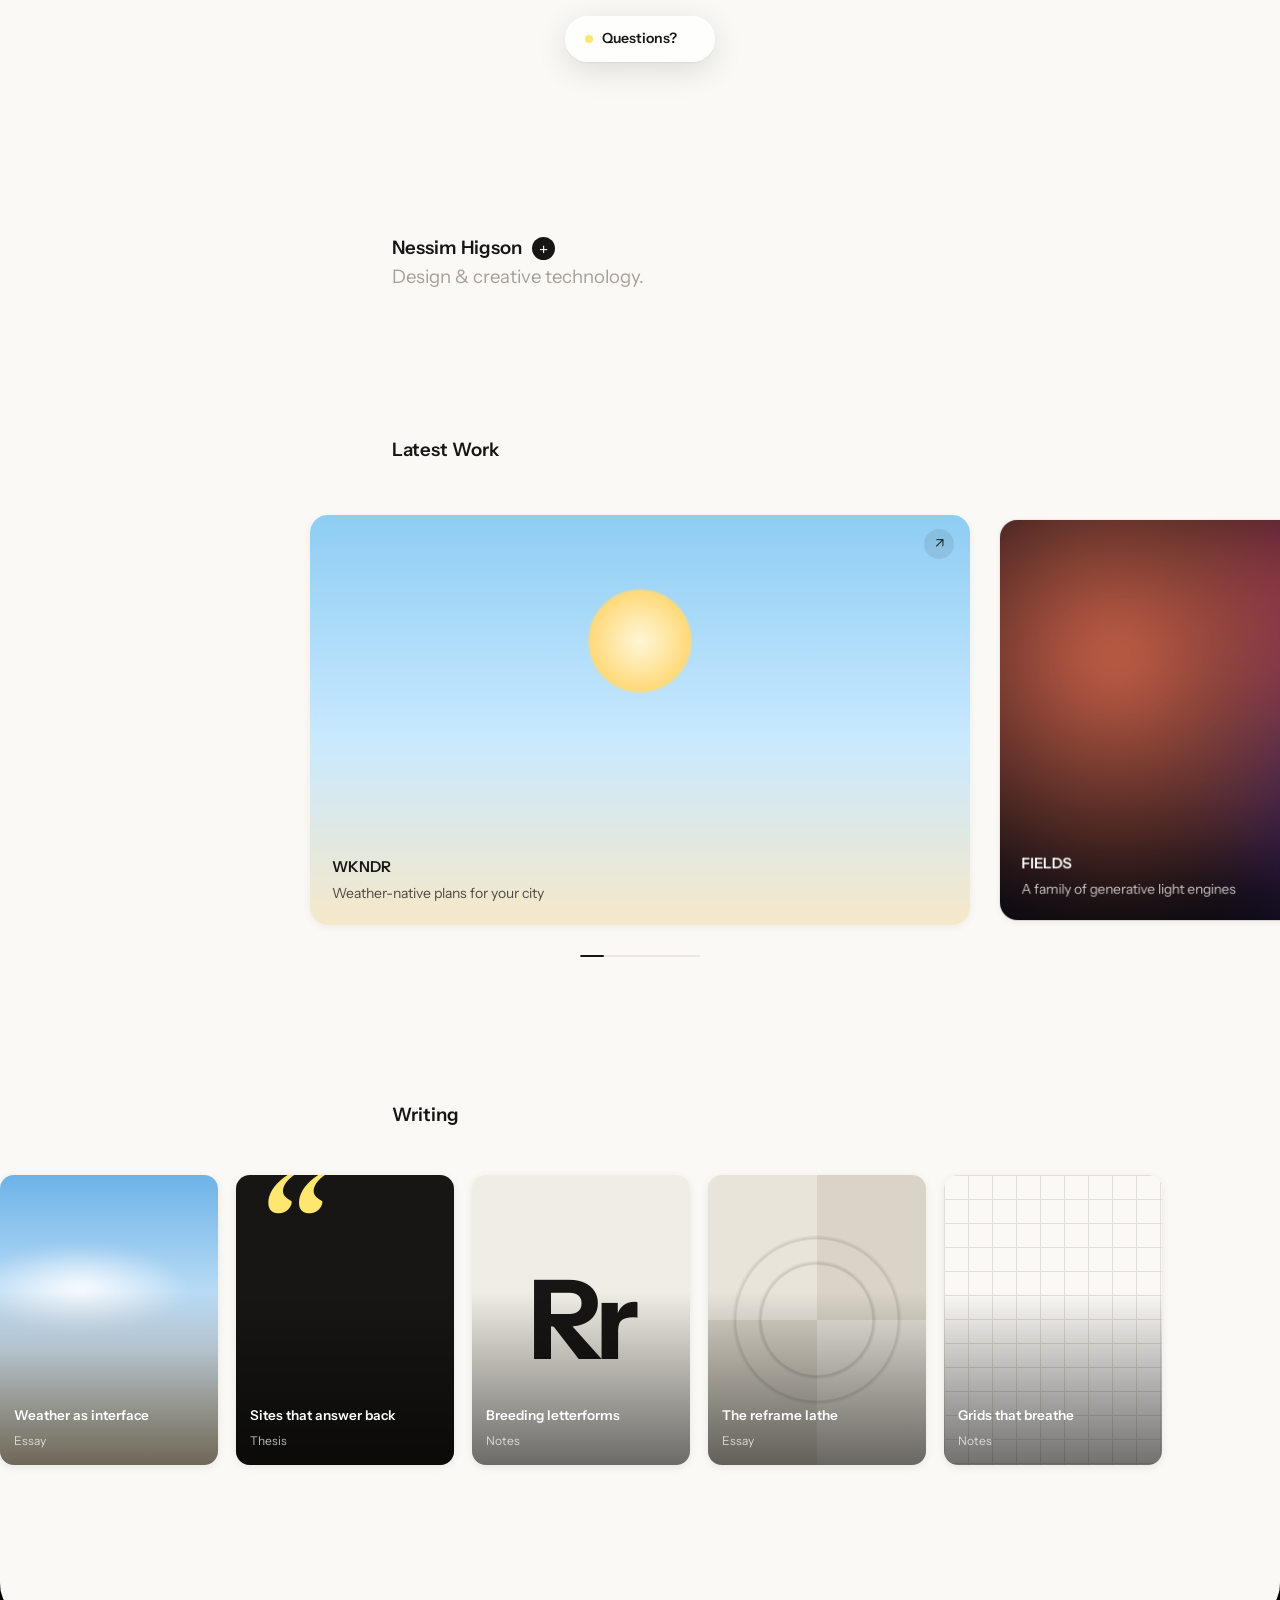
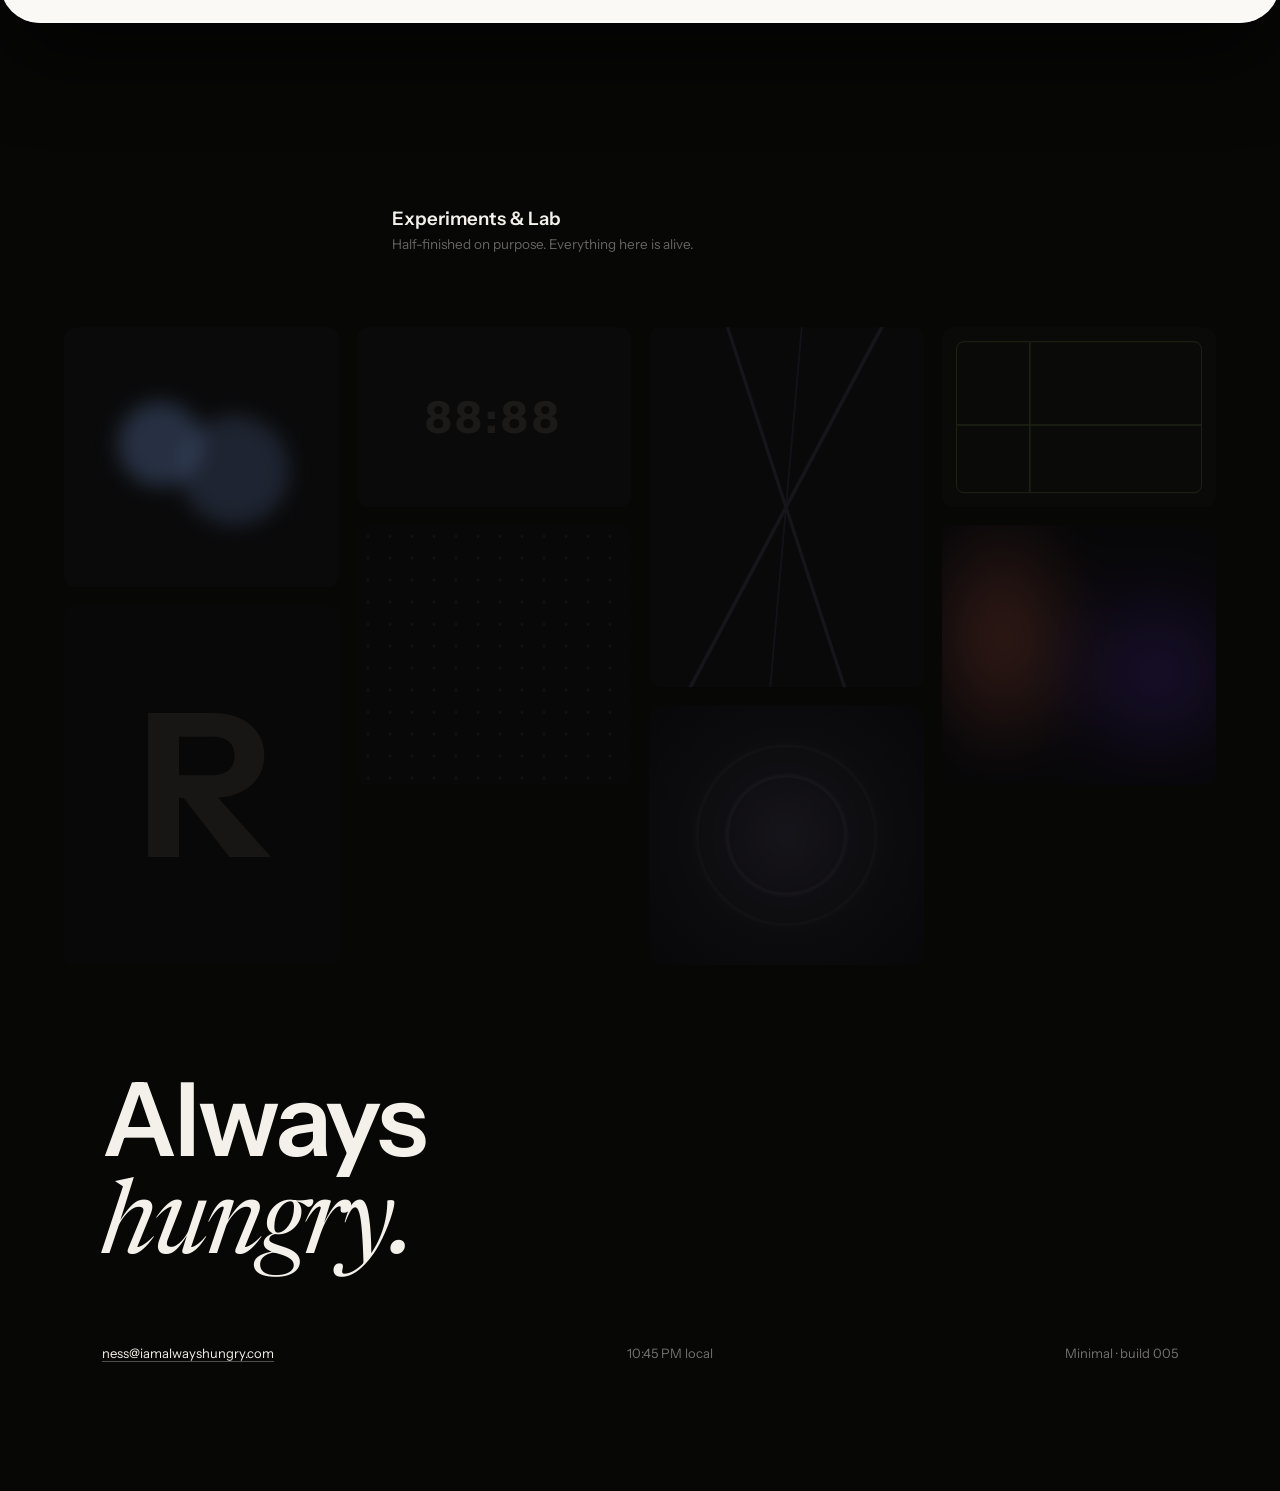
==== commit a010fe1e: "Build 005 — uber-minimal headline + true card lift-off - Headline stripped to name + description + a" ====
--- a/index.html
+++ b/index.html
@@ -11,7 +11,7 @@
 <link rel="preconnect" href="https://fonts.googleapis.com">
 <link rel="preconnect" href="https://fonts.gstatic.com" crossorigin>
 <link href="https://fonts.googleapis.com/css2?family=Instrument+Sans:ital,wght@0,400..700;1,400..700&family=Newsreader:ital,opsz,wght@1,6..72,300..500&display=swap" rel="stylesheet">
-<link rel="stylesheet" href="styles.css?v=7">
+<link rel="stylesheet" href="styles.css?v=8">
 </head>
 <body>
 
@@ -76,7 +76,7 @@
   </footer>
 </div>
 
-<script src="content.js?v=7"></script>
-<script src="app.js?v=7"></script>
+<script src="content.js?v=8"></script>
+<script src="app.js?v=8"></script>
 </body>
 </html>
--- a/styles.css
+++ b/styles.css
@@ -51,6 +51,10 @@
   box-shadow:0 44px 80px -10px rgba(0,0,0,.6),
              inset 0 -1px 0 rgba(255,255,255,.55);
   padding-bottom:8rem;
+  /* lift-off: JS drives transform/radius/shadow per frame — no CSS transition
+     here or it lags behind the scroll */
+  transform-origin:50% 100%;
+  will-change:transform;
 }
 
 /* =============== "Questions?" pill (top) =============== */
@@ -157,9 +161,10 @@
 
 .intro .role{color:var(--mut)}
 .bio{margin-top:2.4em}
+.bio:empty,.bio.allempty{margin-top:0}
 .bio p{margin:0}
 .bio p.gap{margin-top:1.35em}
-.bio p.gap.empty{margin-top:0}
+.bio p.empty{display:none}
 
 .w{
   font-size:var(--fs);opacity:1;filter:blur(0);
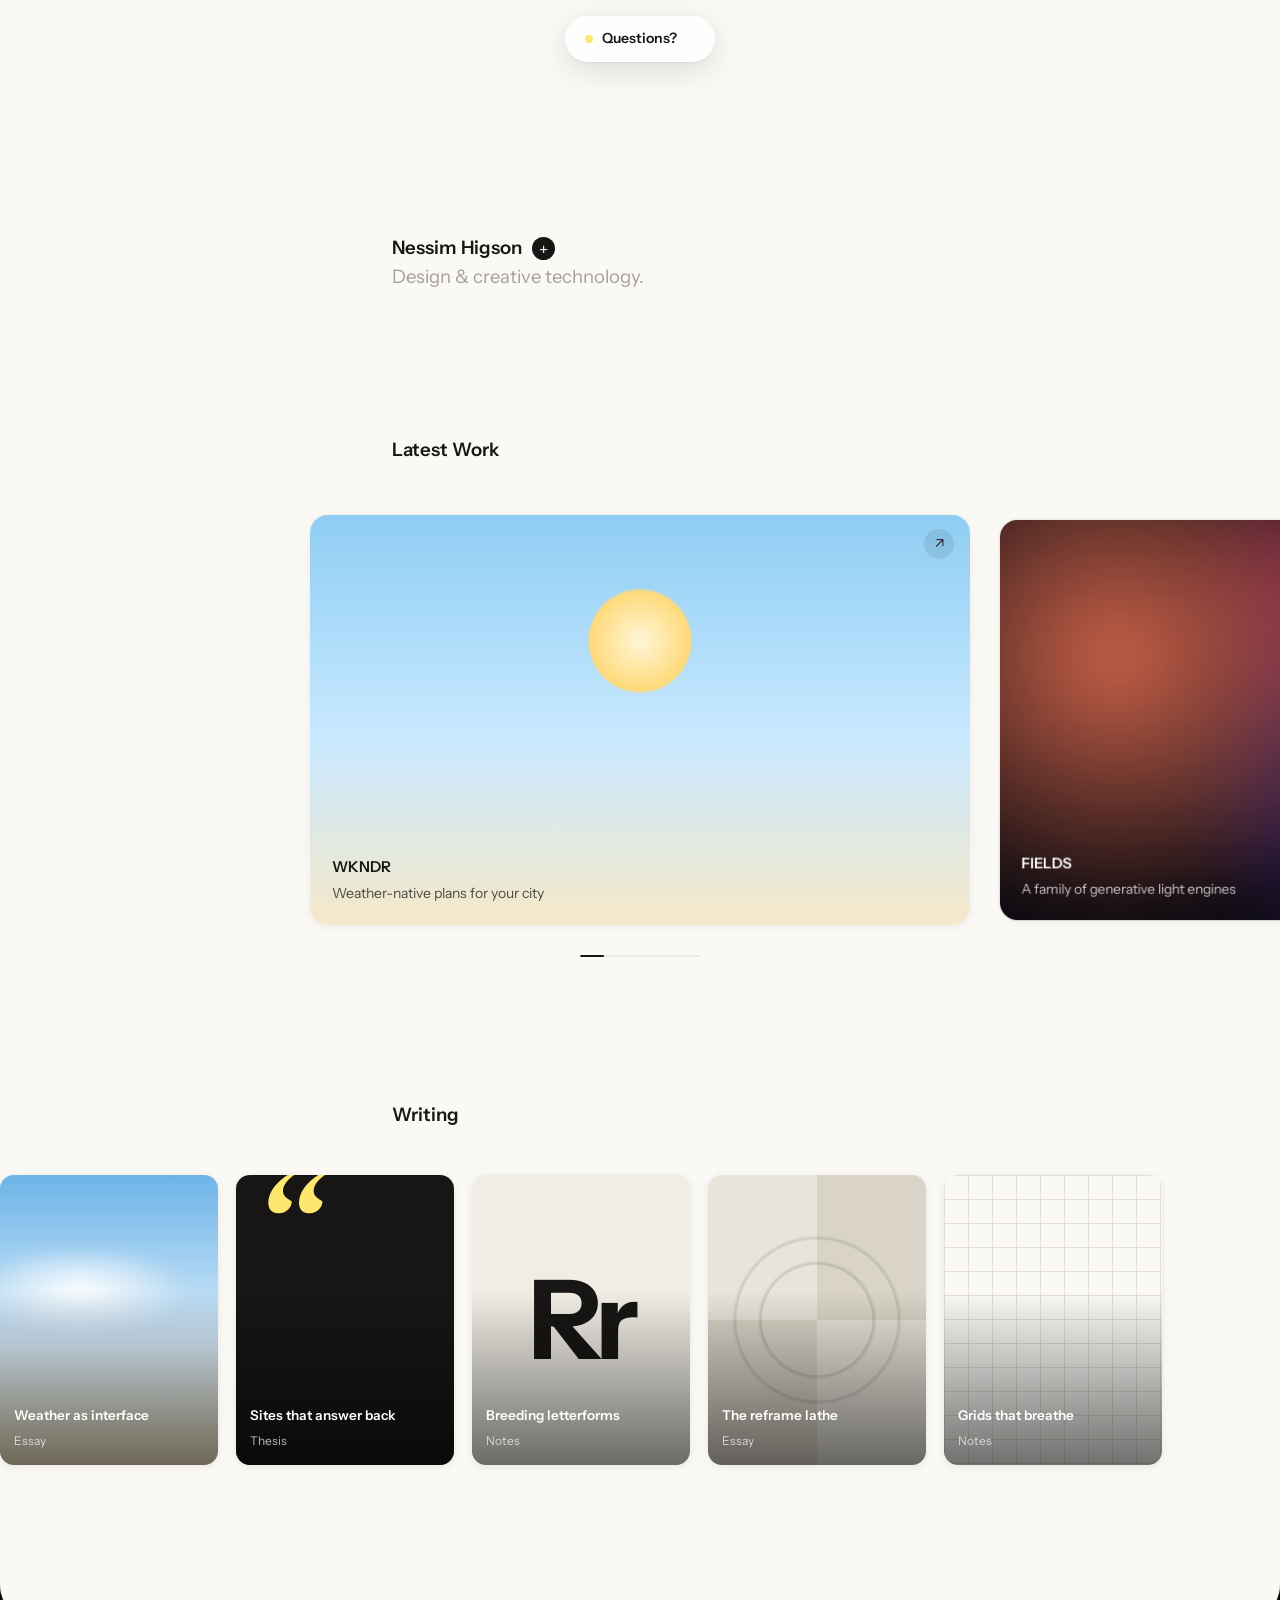
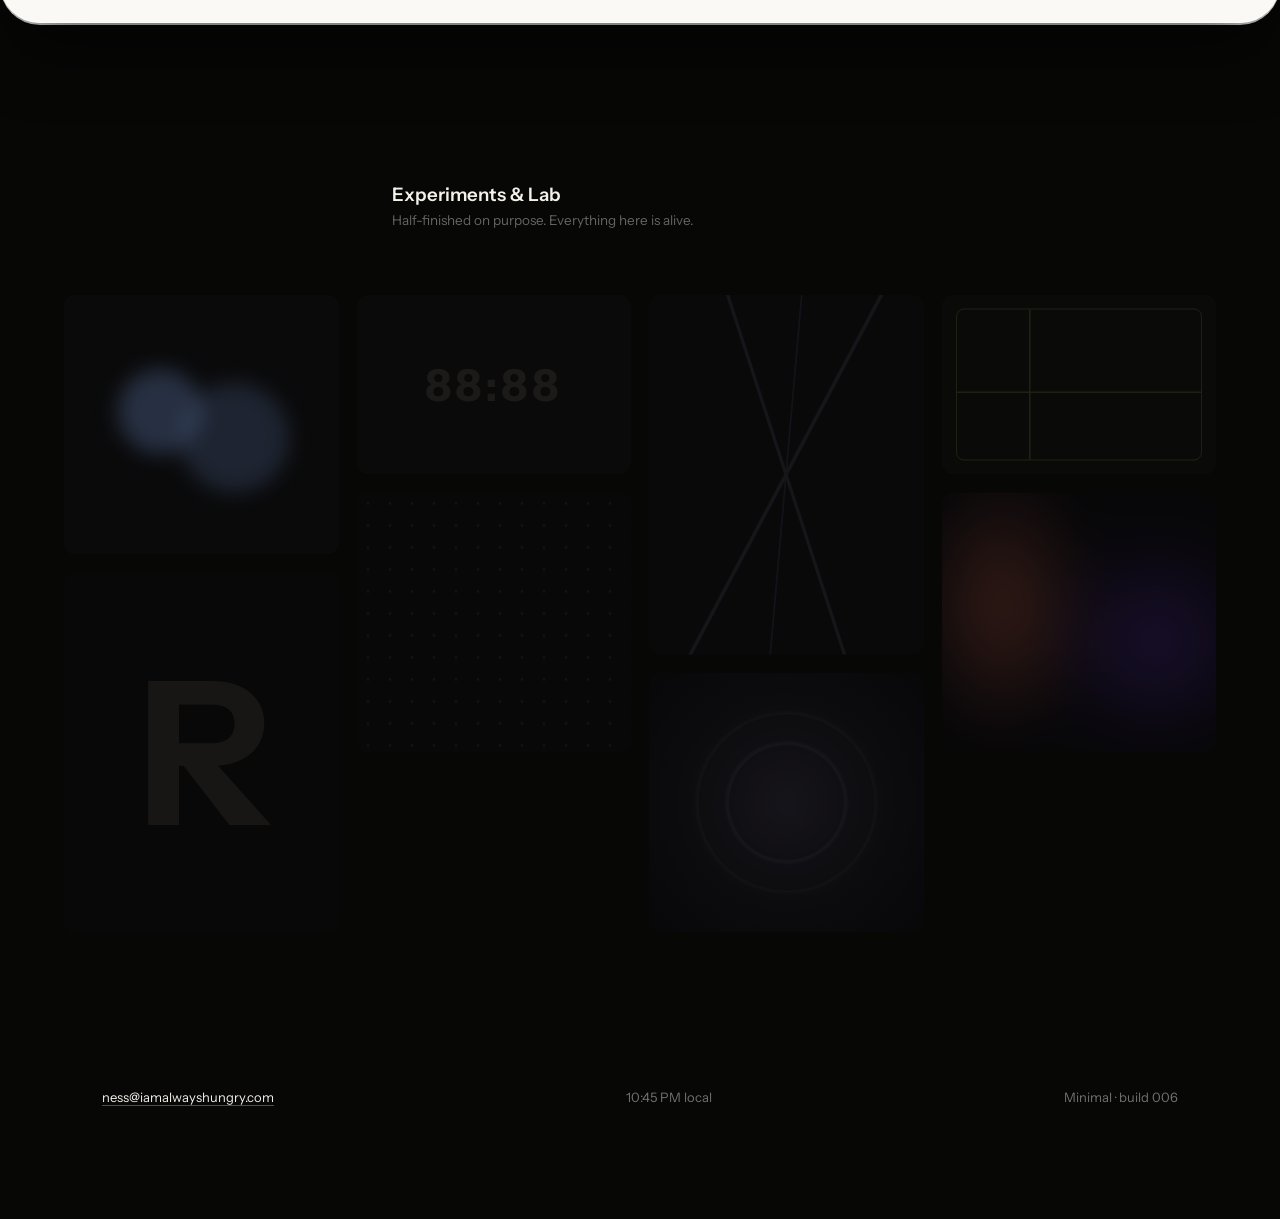
==== commit 72e84232: "Build 006 — remove footer sign-off; faithful Marvin lift-off Deep teardown of Marvin's transition (m" ====
--- a/index.html
+++ b/index.html
@@ -11,7 +11,7 @@
 <link rel="preconnect" href="https://fonts.googleapis.com">
 <link rel="preconnect" href="https://fonts.gstatic.com" crossorigin>
 <link href="https://fonts.googleapis.com/css2?family=Instrument+Sans:ital,wght@0,400..700;1,400..700&family=Newsreader:ital,opsz,wght@1,6..72,300..500&display=swap" rel="stylesheet">
-<link rel="stylesheet" href="styles.css?v=8">
+<link rel="stylesheet" href="styles.css?v=9">
 </head>
 <body>
 
@@ -28,6 +28,8 @@
   </div>
 </div>
 <div class="answer" id="answer" role="status"></div>
+
+<div class="backdrop" aria-hidden="true"></div>
 
 <div class="stage">
   <main class="sheet">
@@ -67,7 +69,6 @@
   </section>
 
   <footer class="footer">
-    <div class="big" id="big"></div>
     <div class="cols">
       <span><a id="email" href="#"></a></span>
       <span class="mut" id="clock">—</span>
@@ -76,7 +77,7 @@
   </footer>
 </div>
 
-<script src="content.js?v=8"></script>
-<script src="app.js?v=8"></script>
+<script src="content.js?v=9"></script>
+<script src="app.js?v=9"></script>
 </body>
 </html>
--- a/styles.css
+++ b/styles.css
@@ -47,15 +47,19 @@
   position:relative;z-index:2;
   background:var(--bg);
   border-radius:0 0 40px 40px;
-  /* the card edge: soft drop onto the dark room + a bright top-seam highlight */
-  box-shadow:0 44px 80px -10px rgba(0,0,0,.6),
-             inset 0 -1px 0 rgba(255,255,255,.55);
+  /* Marvin's exact card edge: a bright lit seam at the bottom + a soft drop
+     onto the fixed dark backdrop behind it */
+  box-shadow:0 40px 64px -14px rgba(0,0,0,.55),
+             0 2px 0 0 rgba(255,255,255,.9),
+             inset 0 -1px 0 rgba(255,255,255,.6);
   padding-bottom:8rem;
-  /* lift-off: JS drives transform/radius/shadow per frame — no CSS transition
-     here or it lags behind the scroll */
-  transform-origin:50% 100%;
+  /* JS drives only a vertical peel (translateY) per frame — no scale, so the
+     sheet stays full-width like Marvin's. No CSS transition or it lags. */
   will-change:transform;
 }
+/* the fixed dark backdrop the sheet lifts off — nailed to the viewport so the
+   card reads as lifting off a surface that stays put */
+.backdrop{position:fixed;inset:0;z-index:0;background:var(--dark);pointer-events:none}
 
 /* =============== "Questions?" pill (top) =============== */
 .island{
@@ -395,15 +399,10 @@
 .footer{
   position:relative;z-index:1;
   background:var(--dark);color:var(--dark-ink);
-  padding:4rem 8vw 8rem;
-}
-.footer .big{
-  font-size:clamp(44px,8vw,110px);
-  font-weight:600;letter-spacing:-.03em;line-height:.95;
-}
-.footer .big em{font-family:'Newsreader',serif;font-style:italic;font-weight:400}
+  padding:5rem 8vw 7rem;
+}
 .footer .cols{display:flex;justify-content:space-between;align-items:flex-end;gap:24px;
-  font-size:13px;margin-top:4rem;flex-wrap:wrap}
+  font-size:13px;flex-wrap:wrap}
 .footer .cols a{color:var(--dark-ink);text-decoration:none;border-bottom:1px solid rgba(244,241,234,.3);transition:border-color .25s}
 .footer .cols a:hover{border-color:var(--dark-ink)}
 .footer .mut{color:rgba(244,241,234,.45)}
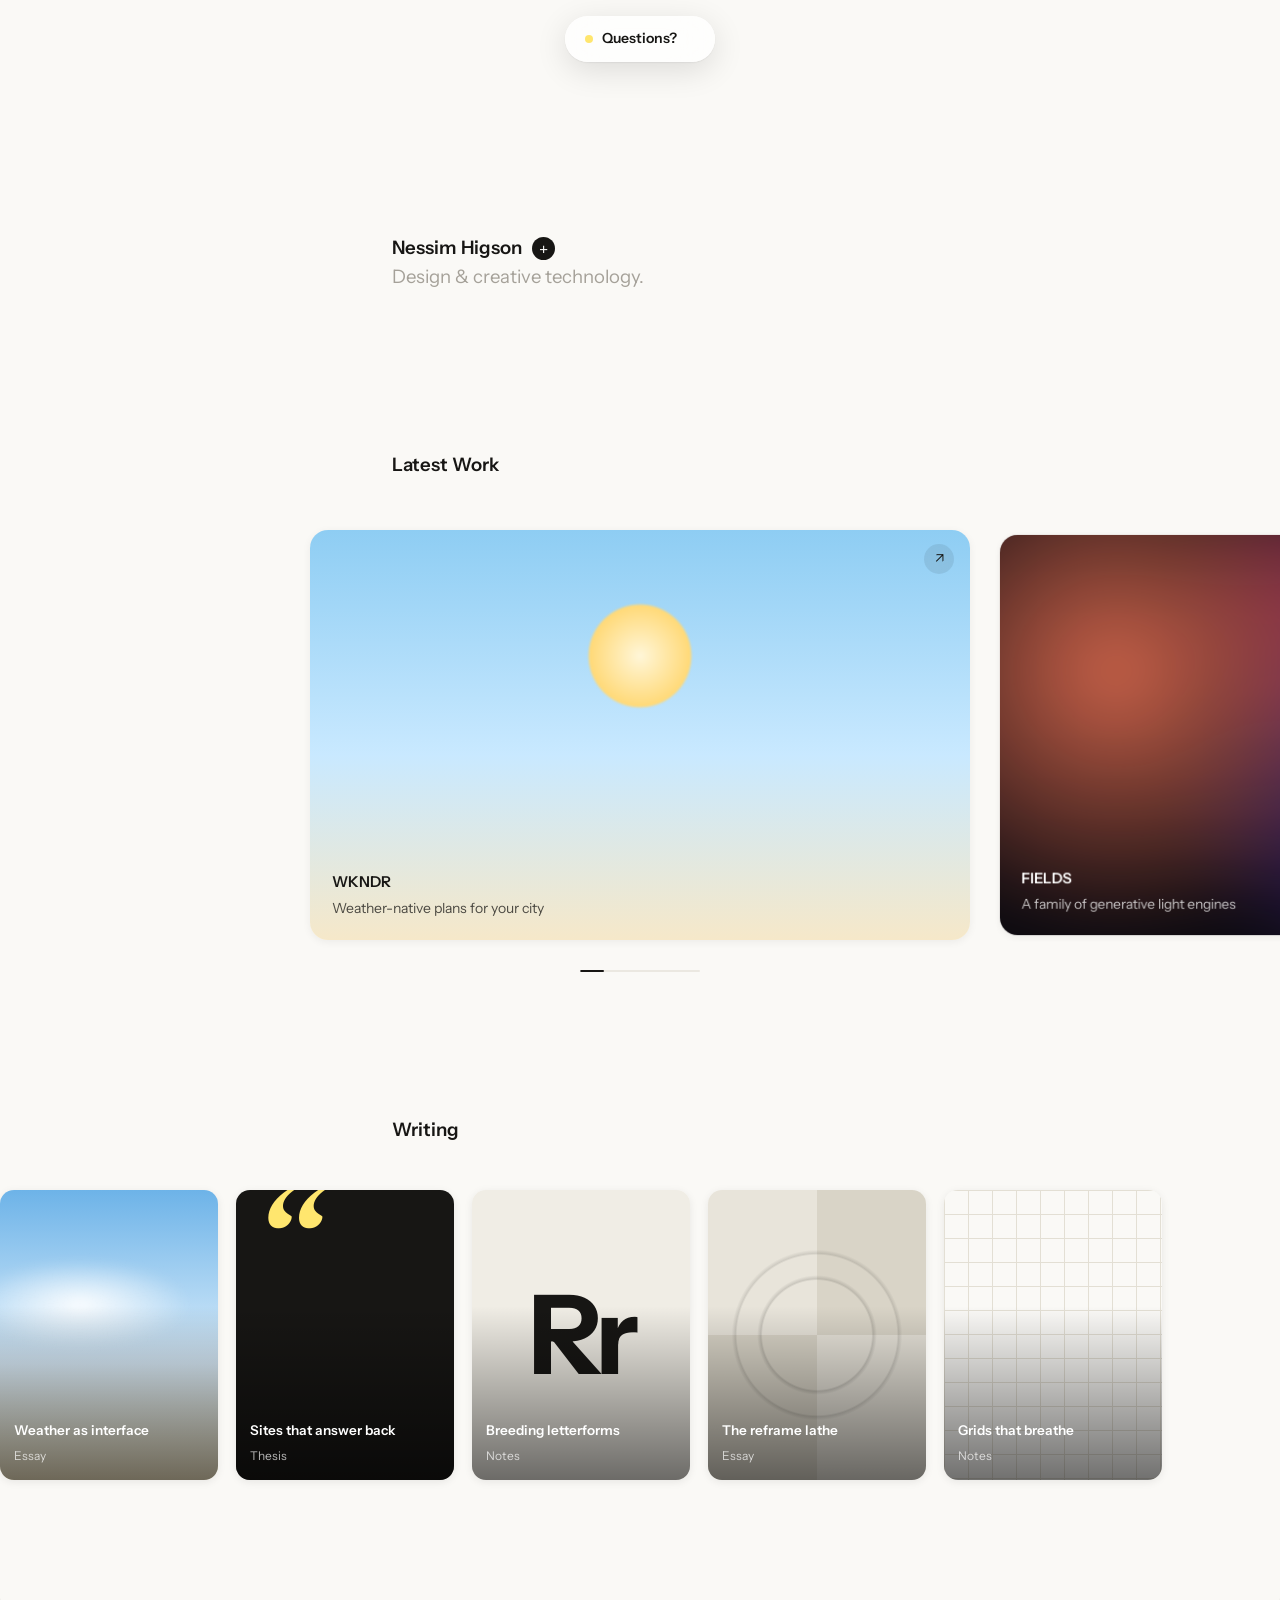
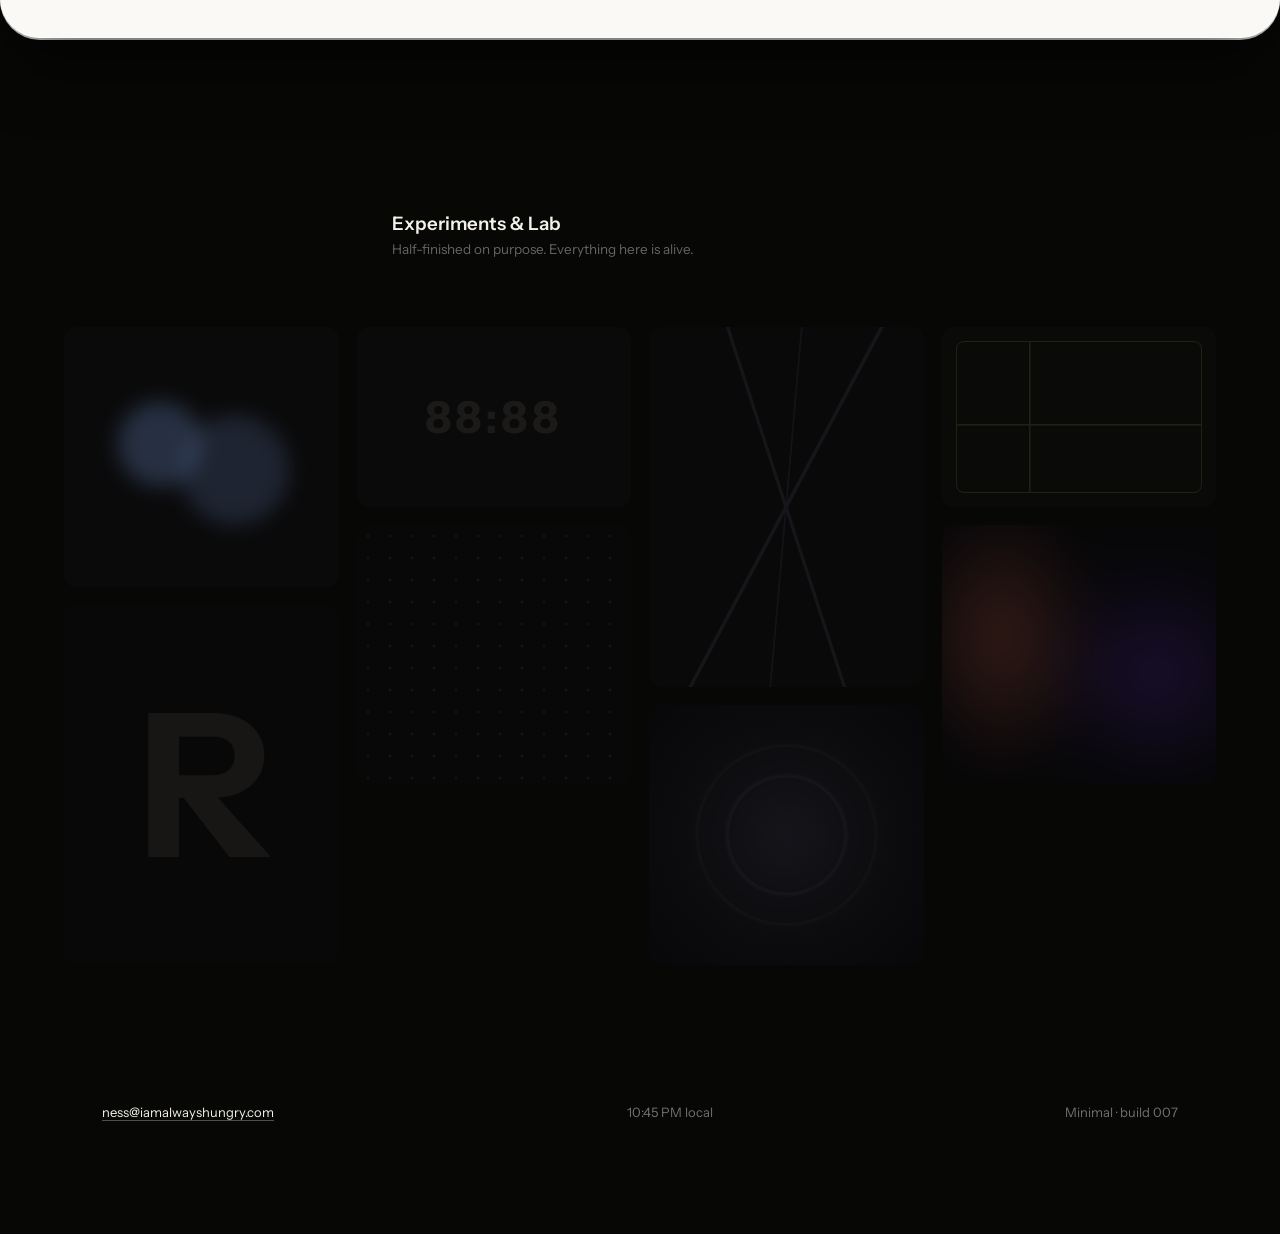
==== commit 47572935: "Build 007 — restore the squeeze animation + a visible card lift Two regressions from 005/006 fixed: " ====
--- a/index.html
+++ b/index.html
@@ -11,7 +11,7 @@
 <link rel="preconnect" href="https://fonts.googleapis.com">
 <link rel="preconnect" href="https://fonts.gstatic.com" crossorigin>
 <link href="https://fonts.googleapis.com/css2?family=Instrument+Sans:ital,wght@0,400..700;1,400..700&family=Newsreader:ital,opsz,wght@1,6..72,300..500&display=swap" rel="stylesheet">
-<link rel="stylesheet" href="styles.css?v=9">
+<link rel="stylesheet" href="styles.css?v=10">
 </head>
 <body>
 
@@ -77,7 +77,7 @@
   </footer>
 </div>
 
-<script src="content.js?v=9"></script>
-<script src="app.js?v=9"></script>
+<script src="content.js?v=10"></script>
+<script src="app.js?v=10"></script>
 </body>
 </html>
--- a/styles.css
+++ b/styles.css
@@ -53,8 +53,9 @@
              0 2px 0 0 rgba(255,255,255,.9),
              inset 0 -1px 0 rgba(255,255,255,.6);
   padding-bottom:8rem;
-  /* JS drives only a vertical peel (translateY) per frame — no scale, so the
-     sheet stays full-width like Marvin's. No CSS transition or it lags. */
+  /* JS drives the lift per frame (translate + bottom-anchored scale + radius
+     + shadow). No CSS transition here or it lags behind the scroll. */
+  transform-origin:50% 100%;
   will-change:transform;
 }
 /* the fixed dark backdrop the sheet lifts off — nailed to the viewport so the
@@ -162,13 +163,20 @@
 .dialctl button[hidden]{display:none}
 .dialctl button.pop{animation:pop .4s var(--spring)}
 @keyframes pop{0%{transform:scale(0);opacity:0}60%{transform:scale(1.15)}100%{transform:scale(1);opacity:1}}
+.dialctl button.nudge{animation:nudge .55s var(--spring)}
+@keyframes nudge{0%,100%{transform:scale(1)}40%{transform:scale(1.28)}}
 
 .intro .role{color:var(--mut)}
-.bio{margin-top:2.4em}
-.bio:empty,.bio.allempty{margin-top:0}
-.bio p{margin:0}
+/* paragraph collapse rides the same font-size squeeze as the tokens — never
+   display:none (kills the animation). Zeroing the p font-size collapses its
+   line-box strut so empty paragraphs take no space, animatedly. */
+.bio{margin-top:2.4em;transition:margin-top .5s var(--ease)}
+.bio.allempty{margin-top:0}
+.bio p{margin:0;font-size:var(--fs);
+  transition:font-size .5s var(--ease),margin-top .5s var(--ease)}
 .bio p.gap{margin-top:1.35em}
-.bio p.empty{display:none}
+.bio p.empty{font-size:0px}
+.bio p.gap.empty{margin-top:0}
 
 .w{
   font-size:var(--fs);opacity:1;filter:blur(0);
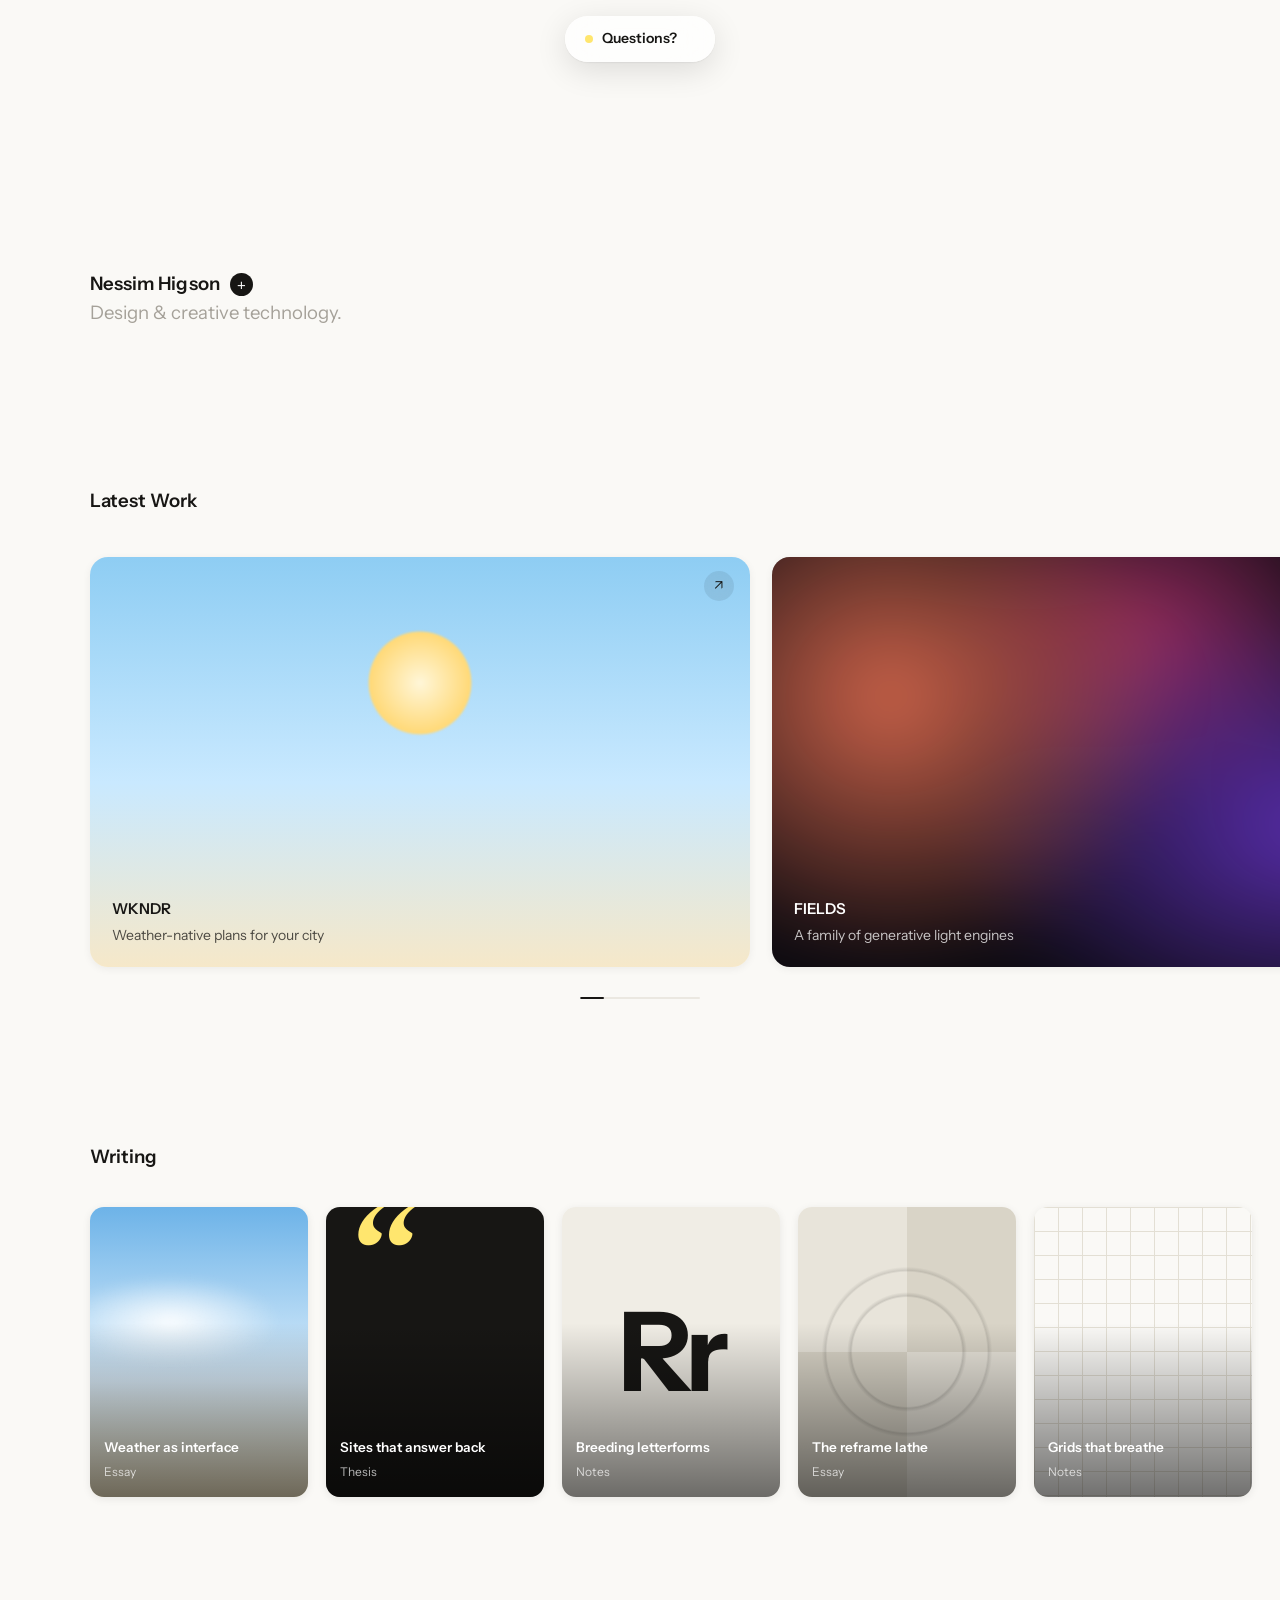
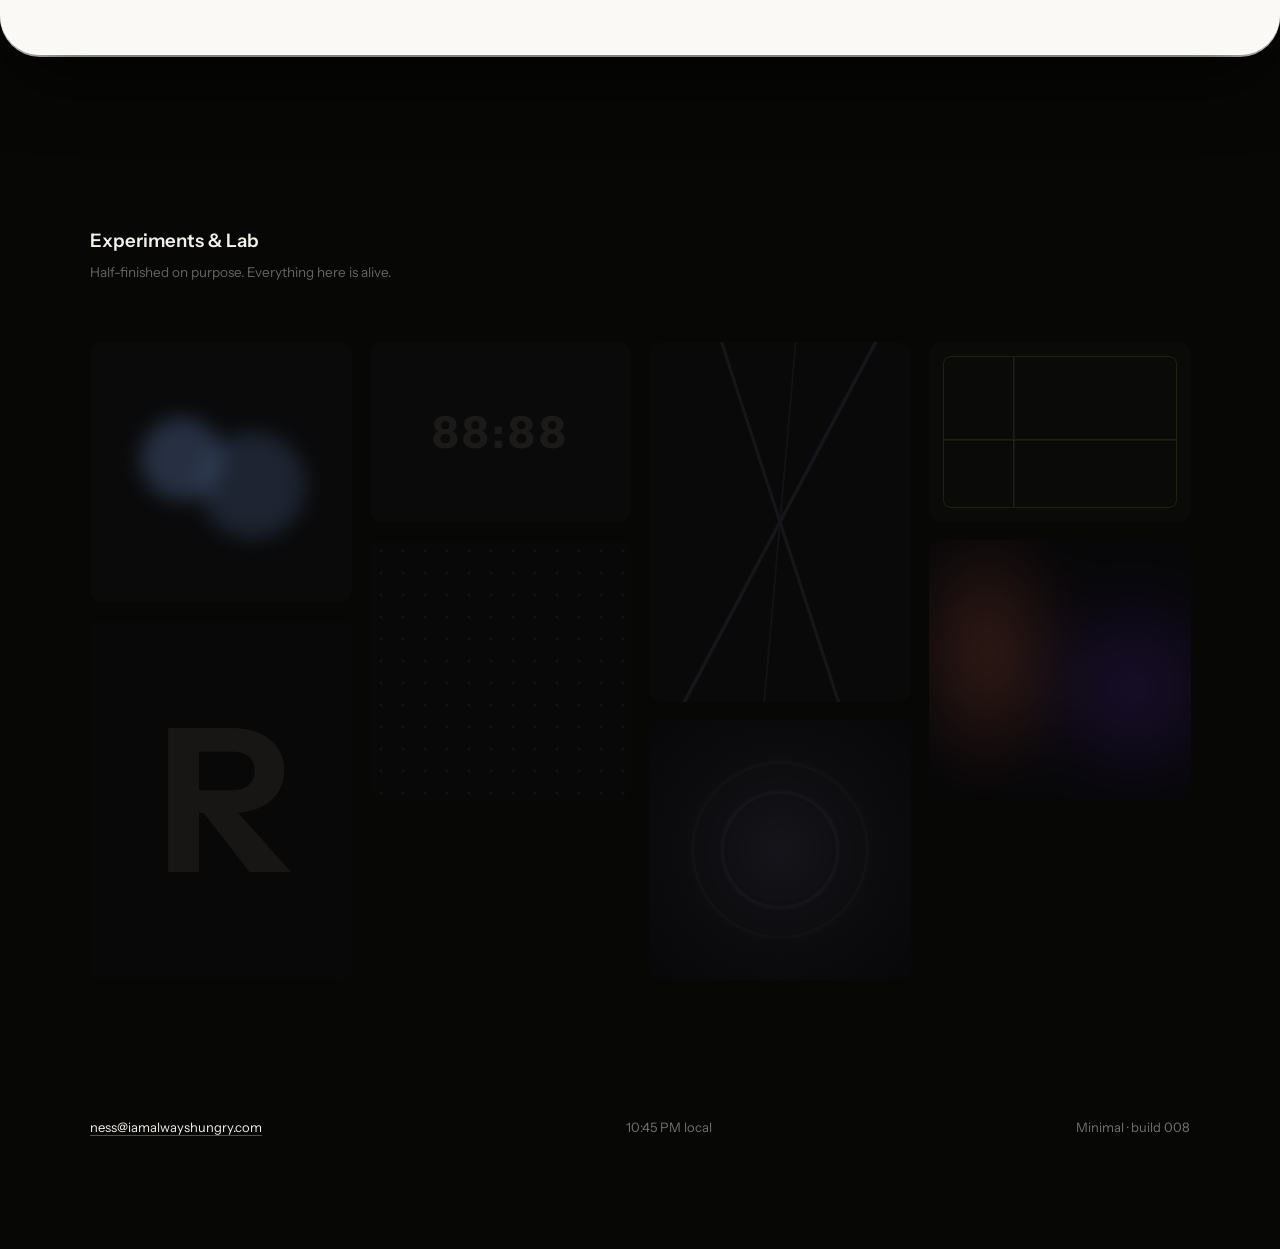
==== commit 8fd051ef: "Build 008 — unify the spatial system + refine entrances Justification fix: labels, first cards, tile" ====
--- a/index.html
+++ b/index.html
@@ -11,7 +11,7 @@
 <link rel="preconnect" href="https://fonts.googleapis.com">
 <link rel="preconnect" href="https://fonts.gstatic.com" crossorigin>
 <link href="https://fonts.googleapis.com/css2?family=Instrument+Sans:ital,wght@0,400..700;1,400..700&family=Newsreader:ital,opsz,wght@1,6..72,300..500&display=swap" rel="stylesheet">
-<link rel="stylesheet" href="styles.css?v=10">
+<link rel="stylesheet" href="styles.css?v=11">
 </head>
 <body>
 
@@ -77,7 +77,7 @@
   </footer>
 </div>
 
-<script src="content.js?v=10"></script>
-<script src="app.js?v=10"></script>
+<script src="content.js?v=11"></script>
+<script src="app.js?v=11"></script>
 </body>
 </html>
--- a/styles.css
+++ b/styles.css
@@ -12,6 +12,8 @@
   --dark:#070706;
   --dark-ink:#f4f1ea;
   --col:34rem;
+  --gutter:clamp(28px,7vw,132px);   /* single left edge everything hangs off */
+  --measure:33rem;                  /* readable line length for the intro/bio */
   --fs:clamp(17px,1.45vw,20px);
   --fs-s:13.5px;
   --ease:cubic-bezier(.22,.9,.24,1);
@@ -146,7 +148,8 @@
 @keyframes blink{50%{opacity:0}}
 
 /* =============== intro / inline dial =============== */
-.intro{max-width:var(--col);margin:0 auto;padding:26vh 24px 0}
+.intro{margin:0;padding:30vh var(--gutter) 0}
+.intro>*{max-width:var(--measure)}
 .intro h1{
   font-size:var(--fs);font-weight:600;letter-spacing:.005em;
   display:flex;align-items:center;gap:10px;
@@ -204,17 +207,17 @@
 
 /* =============== section labels =============== */
 .label{
-  max-width:var(--col);margin:9rem auto 0;padding:0 24px;
+  margin:9rem 0 0;padding:0 var(--gutter);
   font-size:var(--fs);font-weight:600;
 }
 
 /* =============== work carousel =============== */
 .works-wrap{position:relative}
 .works{
-  margin-top:2.2rem;
-  display:flex;gap:22px;align-items:center;
-  overflow-x:auto;scroll-snap-type:x mandatory;
-  padding:16px calc(50vw - min(46vw,330px)) 26px;
+  margin-top:1.6rem;
+  display:flex;gap:22px;align-items:flex-start;
+  overflow-x:auto;scroll-snap-type:x proximity;
+  padding:16px var(--gutter) 26px;
   scrollbar-width:none;cursor:grab;
 }
 .works::-webkit-scrollbar{display:none}
@@ -223,13 +226,14 @@
   position:relative;flex:0 0 auto;
   width:min(92vw,660px);height:min(58vw,410px);
   border-radius:18px;overflow:hidden;
-  scroll-snap-align:center;
+  scroll-snap-align:start;scroll-margin-left:var(--gutter);
   color:#fff;text-decoration:none;
   box-shadow:0 2px 8px rgba(0,0,0,.06);
-  transform:scale(var(--s,1));
-  transition:box-shadow .5s var(--ease);
-  will-change:transform;
-}
+  opacity:0;transform:translateY(20px);
+  transition:box-shadow .5s var(--ease),
+             transform .8s var(--ease) var(--d,0s),opacity .8s var(--ease) var(--d,0s);
+}
+.card.in{opacity:1;transform:none}
 .card:hover{box-shadow:0 20px 48px rgba(0,0,0,.16)}
 .card.dark-text{color:var(--ink)}
 .card.pulse{animation:pulse 1.2s ease 2}
@@ -281,21 +285,21 @@
 
 /* =============== writing shelf =============== */
 .shelf{
-  margin-top:2.2rem;
+  margin-top:1.6rem;
   display:flex;gap:18px;
   overflow-x:auto;scroll-snap-type:x proximity;
-  padding:10px calc(50vw - min(46vw,330px)) 30px;
+  padding:10px var(--gutter) 30px;
   scrollbar-width:none;
 }
+.wcard{scroll-margin-left:var(--gutter)}
 .shelf::-webkit-scrollbar{display:none}
 .wcard{
   position:relative;flex:0 0 auto;
   width:218px;height:290px;border-radius:14px;overflow:hidden;
   scroll-snap-align:start;text-decoration:none;color:#fff;
   box-shadow:0 2px 8px rgba(0,0,0,.08);
-  opacity:0;transform:translateY(22px);
-  transition:opacity .7s var(--ease),transform .7s var(--ease),box-shadow .4s;
-  transition-delay:var(--d,0s);
+  opacity:0;transform:translateY(18px);
+  transition:opacity .8s var(--ease) var(--d,0s),transform .8s var(--ease) var(--d,0s),box-shadow .4s;
 }
 .wcard.in{opacity:1;transform:none}
 .wcard:hover{box-shadow:0 16px 36px rgba(0,0,0,.2)}
@@ -329,17 +333,17 @@
   background:var(--dark);color:var(--dark-ink);
   overflow:hidden;
 }
-.lab{padding:8rem 5vw 7rem}
+.lab{padding:8rem var(--gutter) 7rem}
 .lab-head{
   will-change:transform;               /* parallax target */
 }
-.lab .label{color:var(--dark-ink);margin-top:0}
-.lab .lab-sub{max-width:var(--col);margin:0 auto;padding:0 24px;
+.lab .label{color:var(--dark-ink);margin-top:0;padding:0}
+.lab .lab-sub{max-width:var(--measure);margin:.4rem 0 0;padding:0;
   font-size:var(--fs-s);color:rgba(244,241,234,.4)}
 .masonry{
-  margin-top:3.5rem;
+  margin-top:3rem;
   columns:4 240px;column-gap:18px;
-  max-width:1180px;margin-inline:auto;
+  margin-inline:0;
   will-change:transform;               /* parallax target */
 }
 .tile{
@@ -407,7 +411,7 @@
 .footer{
   position:relative;z-index:1;
   background:var(--dark);color:var(--dark-ink);
-  padding:5rem 8vw 7rem;
+  padding:5rem var(--gutter) 7rem;
 }
 .footer .cols{display:flex;justify-content:space-between;align-items:flex-end;gap:24px;
   font-size:13px;flex-wrap:wrap}
@@ -417,8 +421,7 @@
 
 /* =============== responsive + a11y =============== */
 @media (max-width:640px){
-  :root{--fs:16.5px}
-  .footer{padding-inline:24px}
+  :root{--fs:16.5px;--gutter:24px}
   .intro{padding-top:20vh}
 }
 @media (prefers-reduced-motion:reduce){
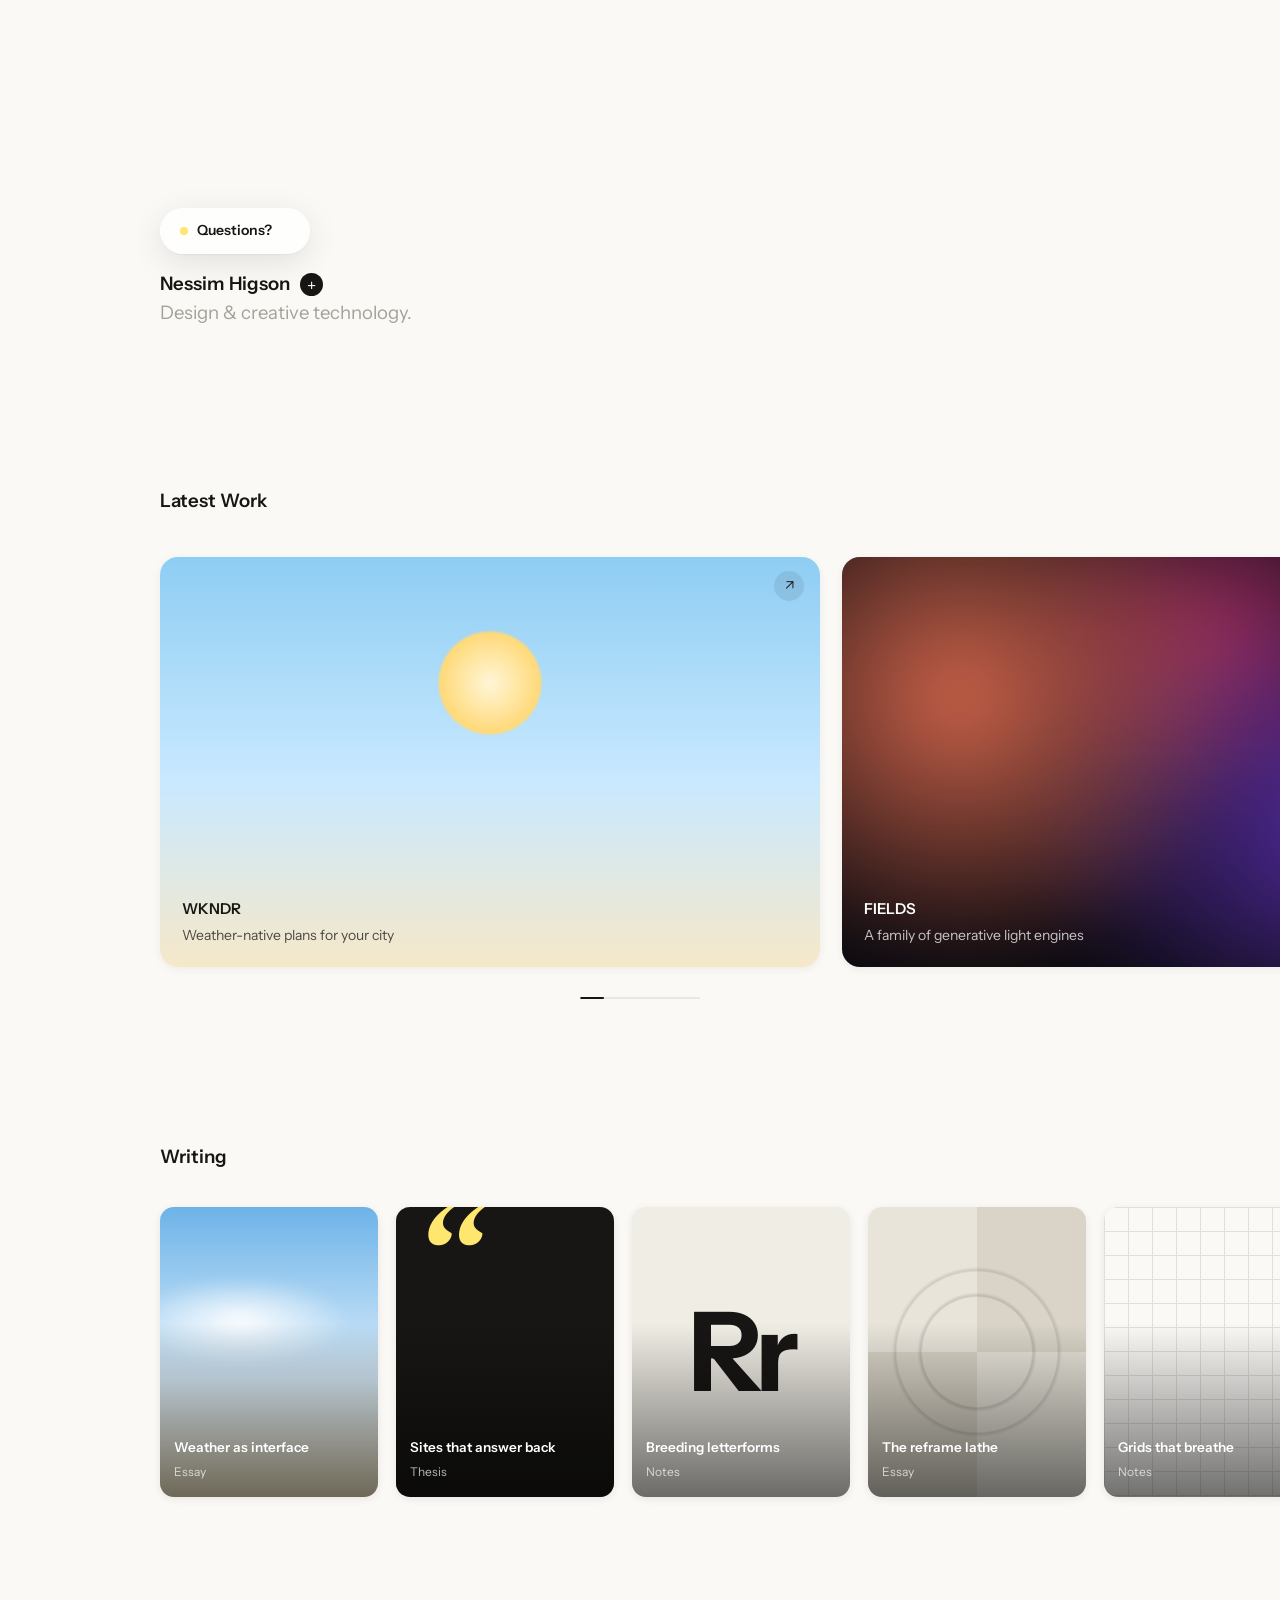
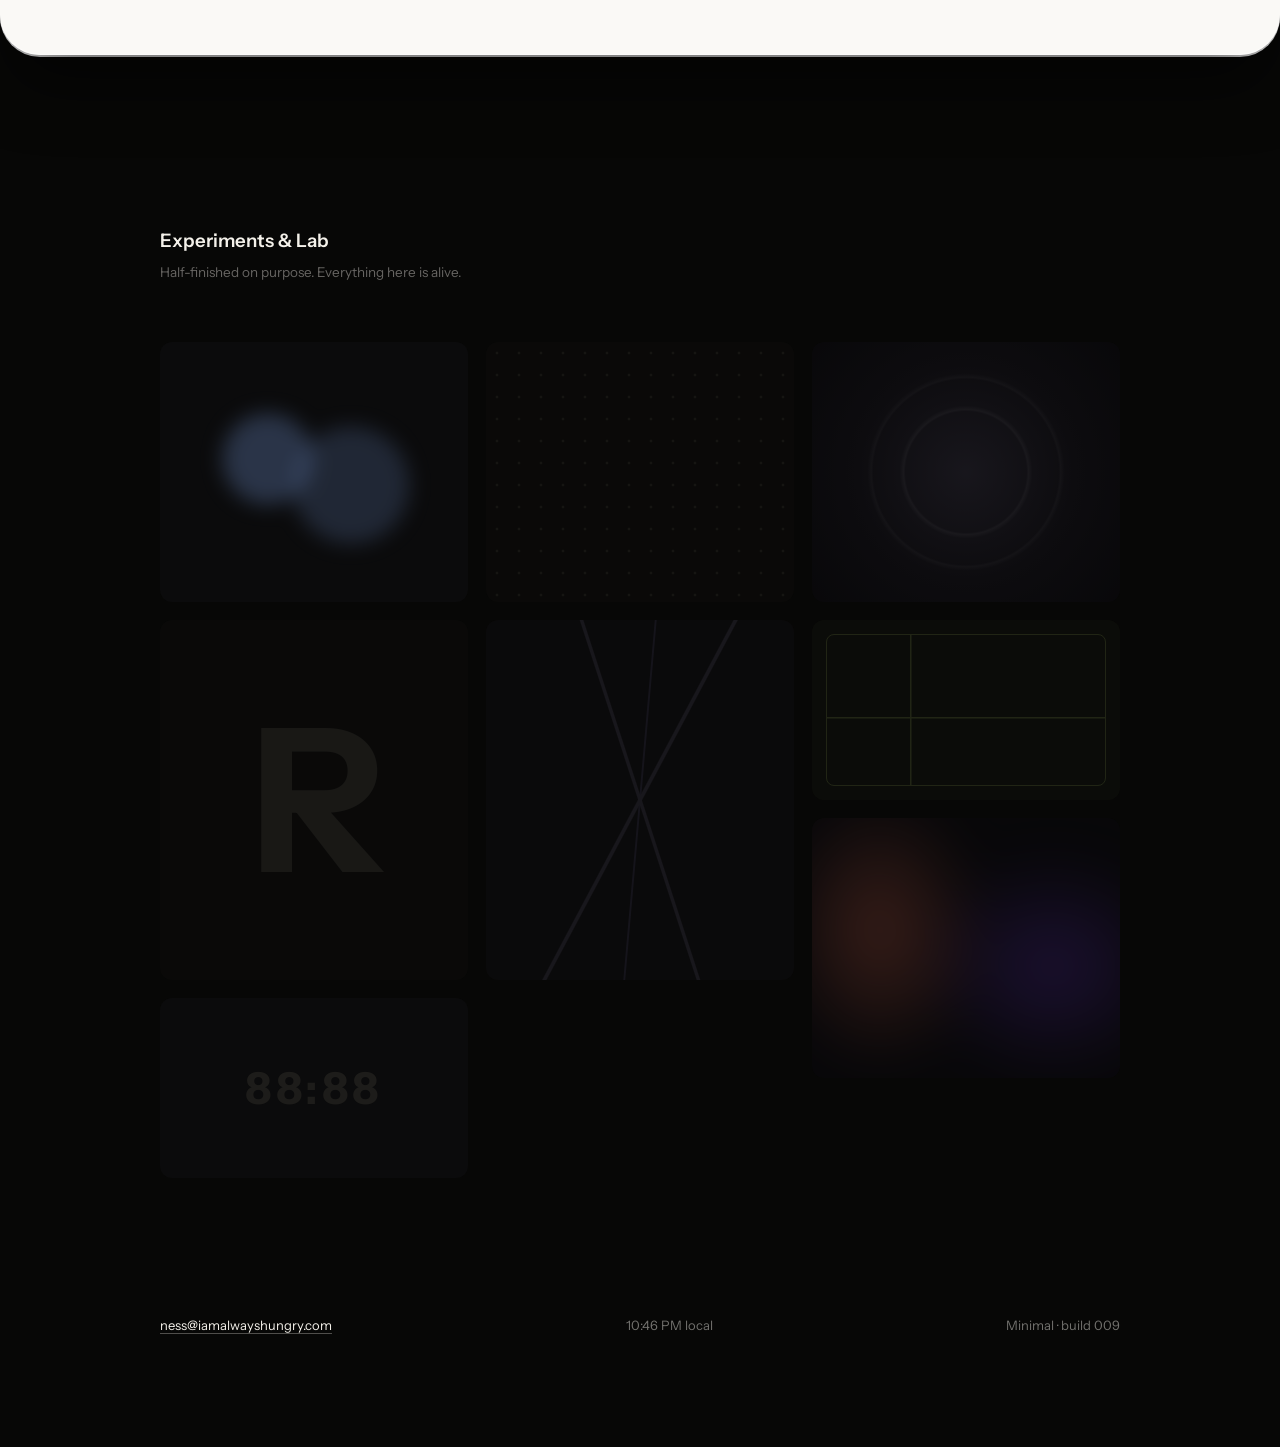
==== commit da618198: "Build 009 — center the content band, pill lockup + anchor, nicer fades - Re-centered: content now si" ====
--- a/index.html
+++ b/index.html
@@ -11,7 +11,7 @@
 <link rel="preconnect" href="https://fonts.googleapis.com">
 <link rel="preconnect" href="https://fonts.gstatic.com" crossorigin>
 <link href="https://fonts.googleapis.com/css2?family=Instrument+Sans:ital,wght@0,400..700;1,400..700&family=Newsreader:ital,opsz,wght@1,6..72,300..500&display=swap" rel="stylesheet">
-<link rel="stylesheet" href="styles.css?v=11">
+<link rel="stylesheet" href="styles.css?v=12">
 </head>
 <body>
 
@@ -46,13 +46,13 @@
       <div class="bio" id="bio" aria-live="polite"></div>
     </section>
 
-    <h2 class="label" id="work" data-rise>Latest Work</h2>
+    <h2 class="label reveal" id="work">Latest Work</h2>
     <div class="works-wrap">
       <div class="works" id="works" aria-label="Latest work carousel"></div>
       <div class="progress" aria-hidden="true"><i id="progress-bar"></i></div>
     </div>
 
-    <h2 class="label" id="writing" data-rise>Writing</h2>
+    <h2 class="label reveal" id="writing">Writing</h2>
     <div class="shelf" id="shelf" aria-label="Writing"></div>
 
   </main>
@@ -62,8 +62,8 @@
 <div class="room">
   <section class="lab" id="lab">
     <div class="lab-head" id="lab-head">
-      <h2 class="label">Experiments &amp; Lab</h2>
-      <p class="lab-sub">Half-finished on purpose. Everything here is alive.</p>
+      <h2 class="label reveal">Experiments &amp; Lab</h2>
+      <p class="lab-sub reveal" style="--d:.08s">Half-finished on purpose. Everything here is alive.</p>
     </div>
     <div class="masonry" id="masonry"></div>
   </section>
@@ -77,7 +77,7 @@
   </footer>
 </div>
 
-<script src="content.js?v=11"></script>
-<script src="app.js?v=11"></script>
+<script src="content.js?v=12"></script>
+<script src="app.js?v=12"></script>
 </body>
 </html>
--- a/styles.css
+++ b/styles.css
@@ -12,8 +12,9 @@
   --dark:#070706;
   --dark-ink:#f4f1ea;
   --col:34rem;
-  --gutter:clamp(28px,7vw,132px);   /* single left edge everything hangs off */
-  --measure:33rem;                  /* readable line length for the intro/bio */
+  --content:60rem;                            /* centered content band */
+  --gutter:max(28px,calc((100vw - var(--content))/2)); /* its left edge — the single line everything hangs off */
+  --measure:33rem;                            /* readable line length for the intro/bio */
   --fs:clamp(17px,1.45vw,20px);
   --fs-s:13.5px;
   --ease:cubic-bezier(.22,.9,.24,1);
@@ -36,12 +37,21 @@
 
 /* =============== load choreography =============== */
 [data-rise]{
-  opacity:0;transform:translateY(16px);
-  transition:opacity .85s var(--ease),transform .85s var(--ease);
+  opacity:0;transform:translateY(14px);filter:blur(3px);
+  transition:opacity 1s var(--ease),transform 1s var(--ease),filter 1s var(--ease);
   transition-delay:var(--d,0s);
 }
-html.ready [data-rise]{opacity:1;transform:none}
+html.ready [data-rise]{opacity:1;transform:none;filter:blur(0)}
 html:not(.ready) .bio .w{opacity:0;filter:blur(4px)}
+
+/* =============== scroll reveal (shared) =============== */
+.reveal{
+  opacity:0;transform:translateY(22px);filter:blur(3px);
+  transition:opacity .9s var(--ease) var(--d,0s),
+             transform .9s var(--ease) var(--d,0s),
+             filter .9s var(--ease) var(--d,0s);
+}
+.reveal.in{opacity:1;transform:none;filter:blur(0)}
 
 /* =============== the sheet + lift-off =============== */
 .stage{position:relative;z-index:2}      /* holds the sheet above the dark room */
@@ -65,21 +75,25 @@
 .backdrop{position:fixed;inset:0;z-index:0;background:var(--dark);pointer-events:none}
 
 /* =============== "Questions?" pill (top) =============== */
+/* lives at the content's left edge and, via JS, rides just above the name
+   until it hits the top of the page — then it anchors there */
 .island{
-  position:fixed;top:16px;left:50%;z-index:70;
-  transform:translateX(-50%) translateY(var(--iy,0));
+  position:fixed;top:16px;left:var(--gutter);z-index:70;
   height:46px;border-radius:23px;
-  background:rgba(255,255,255,.74);
+  background:rgba(255,255,255,.72);
   backdrop-filter:blur(20px) saturate(1.5);
   -webkit-backdrop-filter:blur(20px) saturate(1.5);
-  box-shadow:0 8px 32px rgba(0,0,0,.12),0 1px 2px rgba(0,0,0,.06),inset 0 0 0 .5px rgba(255,255,255,.5);
+  box-shadow:0 8px 32px rgba(0,0,0,.1),0 1px 2px rgba(0,0,0,.05),inset 0 0 0 .5px rgba(255,255,255,.5);
   overflow:hidden;
   display:flex;align-items:center;
   width:150px;
+  opacity:0;transform:translateY(6px);
   transition:width .55s var(--spring),background .45s var(--ease),
-             box-shadow .45s var(--ease),transform .7s var(--spring);
-}
-html:not(.ready) .island{--iy:-84px}
+             box-shadow .45s var(--ease),opacity .7s var(--ease),transform .7s var(--ease);
+}
+html.ready .island{opacity:1;transform:none}
+/* softer shadow while anchored at the very top, richer while floating in the hero */
+.island.anchored{box-shadow:0 6px 20px rgba(0,0,0,.08),0 1px 2px rgba(0,0,0,.05),inset 0 0 0 .5px rgba(255,255,255,.5)}
 .island.open{width:min(360px,86vw)}
 
 .island.dusk{
@@ -130,11 +144,11 @@
 }
 .ask .go:active{transform:scale(.9)}
 
-/* answer strip under the pill */
+/* answer strip — JS pins it just below the pill, left-aligned to it */
 .answer{
-  position:fixed;top:74px;left:50%;z-index:69;
-  transform:translate(-50%,-8px) scale(.97);
-  max-width:min(460px,88vw);width:max-content;
+  position:fixed;top:74px;left:var(--gutter);z-index:69;
+  transform:translateY(-8px) scale(.98);transform-origin:0 0;
+  max-width:min(460px,86vw);width:max-content;
   background:#171614;color:var(--dark-ink);
   font-family:'Newsreader',serif;font-style:italic;font-size:16px;line-height:1.4;
   padding:11px 18px;border-radius:14px;
@@ -142,7 +156,7 @@
   transition:opacity .4s var(--ease),transform .5s var(--spring);
   box-shadow:0 12px 40px rgba(0,0,0,.28);
 }
-.answer.in{opacity:1;transform:translate(-50%,0) scale(1)}
+.answer.in{opacity:1;transform:translateY(0) scale(1)}
 .answer .caret{display:inline-block;width:1px;height:.9em;background:var(--dark-ink);
   vertical-align:-1px;margin-left:1px;animation:blink 1s steps(1) infinite}
 @keyframes blink{50%{opacity:0}}
@@ -229,11 +243,12 @@
   scroll-snap-align:start;scroll-margin-left:var(--gutter);
   color:#fff;text-decoration:none;
   box-shadow:0 2px 8px rgba(0,0,0,.06);
-  opacity:0;transform:translateY(20px);
+  opacity:0;transform:translateY(22px);filter:blur(3px);
   transition:box-shadow .5s var(--ease),
-             transform .8s var(--ease) var(--d,0s),opacity .8s var(--ease) var(--d,0s);
-}
-.card.in{opacity:1;transform:none}
+             transform .9s var(--ease) var(--d,0s),opacity .9s var(--ease) var(--d,0s),
+             filter .9s var(--ease) var(--d,0s);
+}
+.card.in{opacity:1;transform:none;filter:blur(0)}
 .card:hover{box-shadow:0 20px 48px rgba(0,0,0,.16)}
 .card.dark-text{color:var(--ink)}
 .card.pulse{animation:pulse 1.2s ease 2}
@@ -298,10 +313,11 @@
   width:218px;height:290px;border-radius:14px;overflow:hidden;
   scroll-snap-align:start;text-decoration:none;color:#fff;
   box-shadow:0 2px 8px rgba(0,0,0,.08);
-  opacity:0;transform:translateY(18px);
-  transition:opacity .8s var(--ease) var(--d,0s),transform .8s var(--ease) var(--d,0s),box-shadow .4s;
-}
-.wcard.in{opacity:1;transform:none}
+  opacity:0;transform:translateY(20px);filter:blur(3px);
+  transition:opacity .9s var(--ease) var(--d,0s),transform .9s var(--ease) var(--d,0s),
+             filter .9s var(--ease) var(--d,0s),box-shadow .4s;
+}
+.wcard.in{opacity:1;transform:none;filter:blur(0)}
 .wcard:hover{box-shadow:0 16px 36px rgba(0,0,0,.2)}
 .wcard .fill{position:absolute;inset:0;transition:transform 1s var(--ease)}
 .wcard:hover .fill{transform:scale(1.05)}
@@ -350,11 +366,11 @@
   position:relative;display:block;break-inside:avoid;
   margin-bottom:18px;border-radius:12px;overflow:hidden;
   text-decoration:none;color:var(--dark-ink);
-  opacity:.46;transform:translateY(26px) scale(.985);
-  transition:opacity .8s var(--ease),transform .8s var(--ease);
-  transition-delay:var(--d,0s);
-}
-.tile.in{transform:none}
+  opacity:0;transform:translateY(24px) scale(.99);filter:blur(3px);
+  transition:opacity .9s var(--ease) var(--d,0s),transform .9s var(--ease) var(--d,0s),
+             filter .9s var(--ease) var(--d,0s);
+}
+.tile.in{opacity:.5;transform:none;filter:blur(0)}
 .tile.in:hover{opacity:1}
 .tile .art{display:block;width:100%}
 .tile.s .art{height:180px}
@@ -427,6 +443,7 @@
 @media (prefers-reduced-motion:reduce){
   *,*::before,*::after{transition-duration:.01ms!important;animation-duration:.01ms!important}
   html{scroll-behavior:auto}
-  .tile{opacity:.9}
+  .reveal,.card,.wcard{opacity:1!important;transform:none!important;filter:none!important}
+  .tile{opacity:.5!important;transform:none!important;filter:none!important}
   .lab-head,.masonry{transform:none!important}
 }
